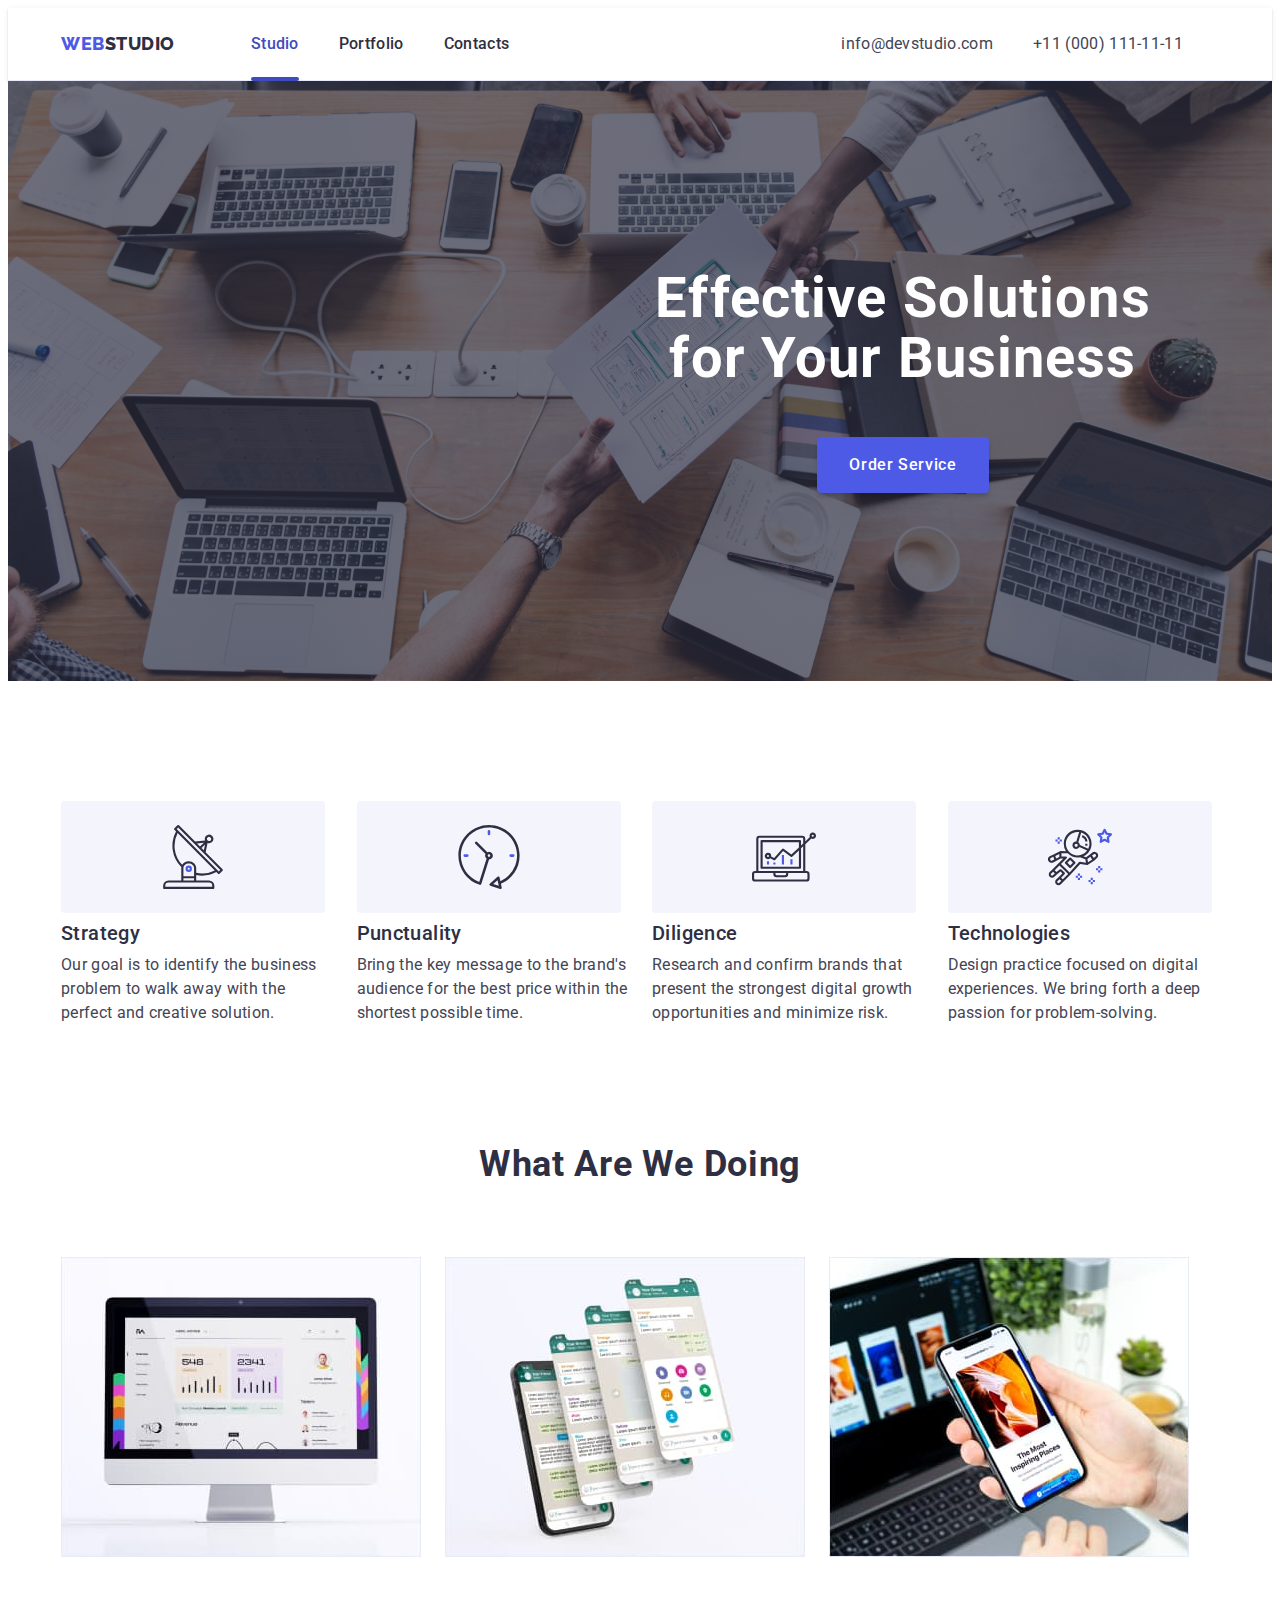
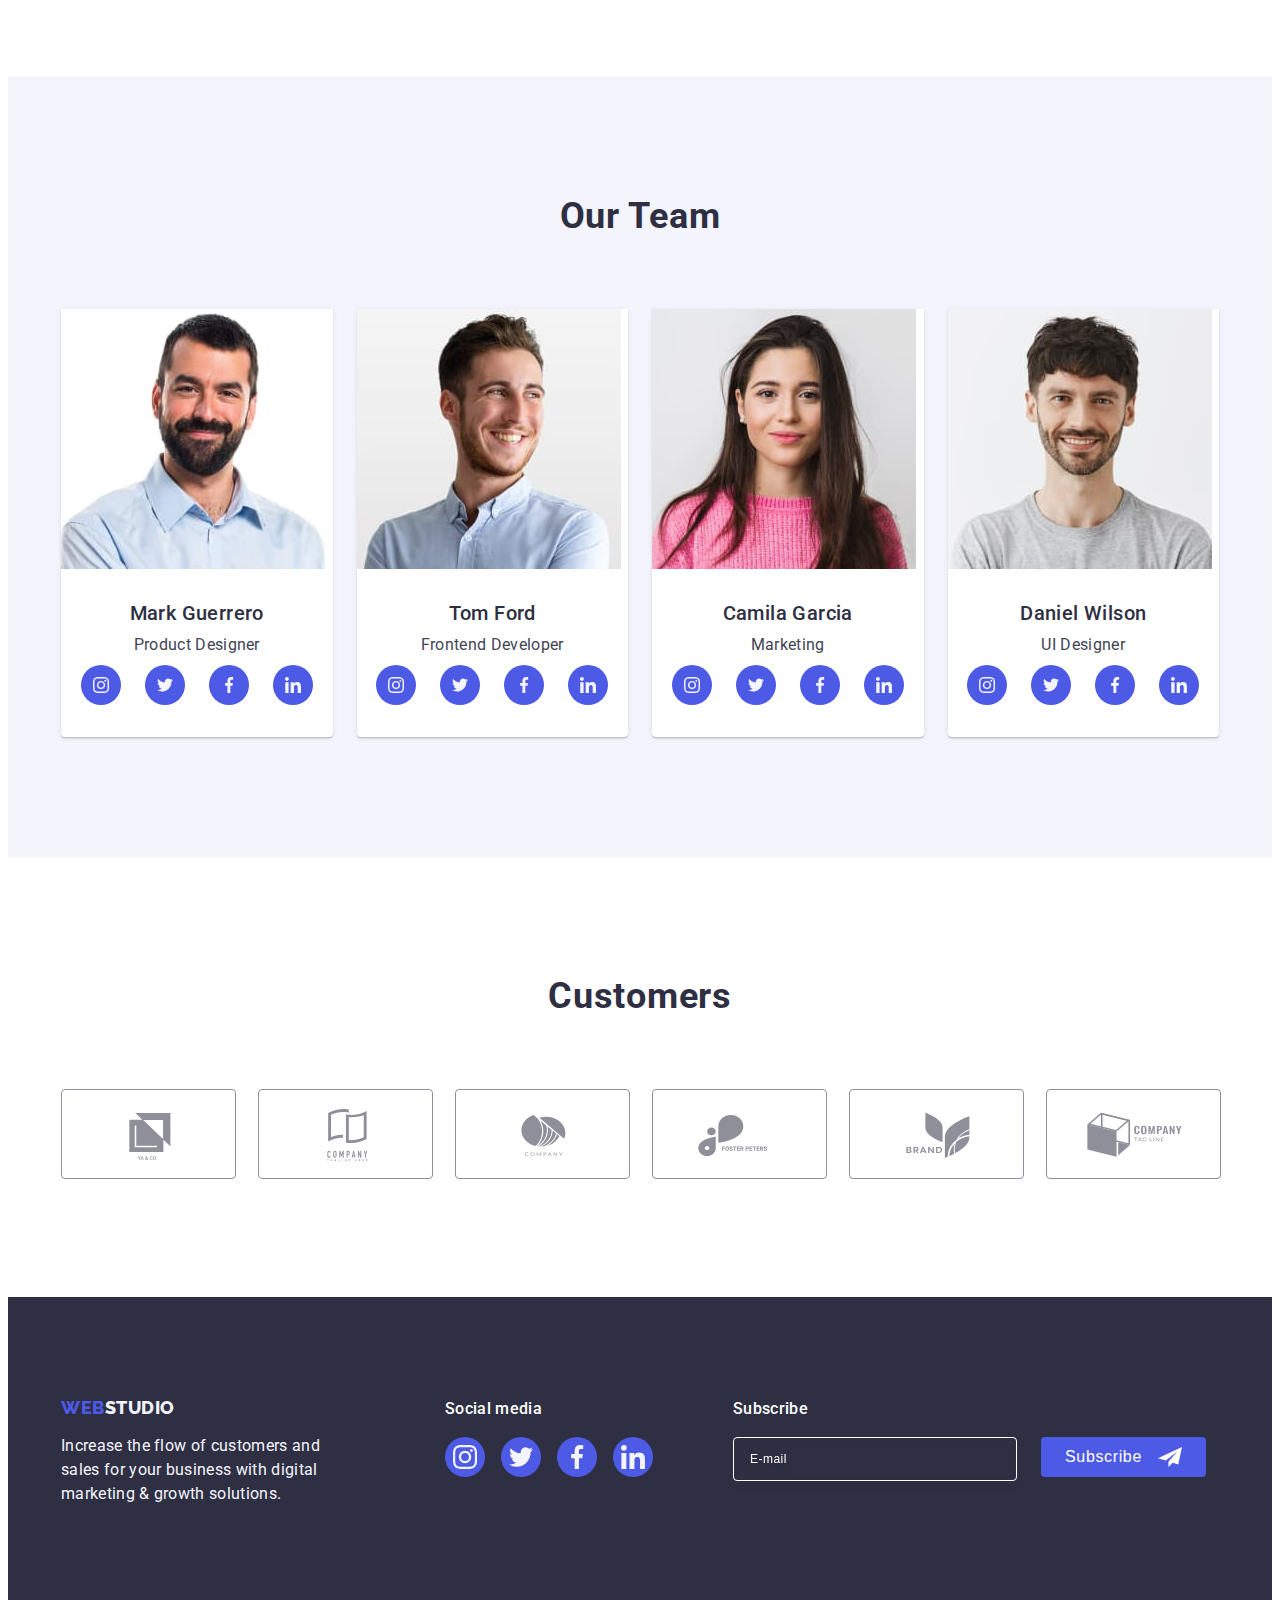
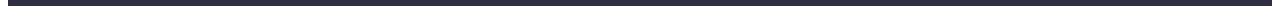
==== index.html @ 9b0cb7f2 "start" ====
<!DOCTYPE html>
<html lang="en">
<head>
    <meta charset="UTF-8">
    <meta http-equiv="X-UA-Compatible" content="IE=edge">
    <meta name="viewport" content="width=device-width, initial-scale=1.0">
    <link rel="preconnect" href="https://fonts.googleapis.com">
    <link rel="preconnect" href="https://fonts.gstatic.com" crossorigin>
    <link href="https://fonts.googleapis.com/css2?family=Raleway:wght@800&family=Roboto:wght@400;500;700&display=swap"
        rel="stylesheet">
    <title>Web Studio</title>
    <link rel="stylesheet" href="https://cdnjs.cloudflare.com/ajax/libs/modern-normalize/2.0.0/modern-normalize.min.css"
        integrity="sha512-4xo8blKMVCiXpTaLzQSLSw3KFOVPWhm/TRtuPVc4WG6kUgjH6J03IBuG7JZPkcWMxJ5huwaBpOpnwYElP/m6wg=="
        crossorigin="anonymous" referrerpolicy="no-referrer" />
    <link rel="stylesheet" href="./css/styles.css">
</head>
<body>
    <header class="header">
        <div class="container header-container">
            <nav class="header-navigation list">
            <a href="./index.html" class="header-logo link">Web<span class="header-logo-sp">Studio</span></a>
            <ul class="main-list list">
                <li class="header-menu-item link"><a class="header-menu link current" href="./index.html">Studio</a></li>
                <li class="header-menu-item link"><a class="header-menu link " href="./portfolio.html">Portfolio</a></li>
                <li class="header-menu-item link"><a class="header-menu link " href="">Contacts</a></li>
            </ul>
            </nav>
            <address class="address">
            <ul class="address-list list">
                <li class="header-address-item link"><a class="header-address link" href="mailto:info@devstudio.com">info@devstudio.com</a></li>
                <li class="header-address-item link"><a class="header-address link" href="tel:+110001111111">+11 (000) 111-11-11</a></li>
            </ul>
            </address>
        </div>
    </header>

    <main>
        <section class="hero">
            <div class="container hero-container">
                <h1 class="hero-title">Effective Solutions for Your Business </h1>
                <button type="button" class="hero-btn" data-modal-open>Order Service</button>
            </div>
        </section>
        <section class="benefits">
            <div class="container">
                <h2 hidden class="visually-hidden">Our advantages</h2>
                <ul class="benefits-list list">
                    <li class="benefits-item">
                        <div class="benefits-item-con">
                            <svg class="benefits-itom-icon" width="64" height="64">
                                <use href="./images/icons.svg#icon-antenna-1"></use>
                            </svg>
                        </div>
                        <h3 class="benefits-subtitle">Strategy</h3>
                        <p class="benefits-item-text">Our goal is to identify the business
                        problem to walk away with the perfect and creative solution.</p>
                    </li>
                    <li class="benefits-item">
                        <div class="benefits-item-con">
                            <svg class="benefits-itom-icon" width="64" height="64">
                                <use href="./images/icons.svg#icon-clock-1"></use>
                            </svg>
                        </div>
                        <h3 class="benefits-subtitle">Punctuality</h3>
                        <p class="benefits-item-text">Bring the key message to the brand's audience for the best price within the shortest possible time.</p>
                    </li>
                    <li class="benefits-item">
                        <div class="benefits-item-con">
                            <svg class="benefits-itom-icon" width="64" height="64">
                                <use href="./images/icons.svg#icon-diagram-1"></use>
                            </svg>
                        </div>
                        <h3 class="benefits-subtitle">Diligence</h3>
                        <p class="benefits-item-text">Research and confirm brands that present the strongest digital growth opportunities and minimize risk.</p>
                    </li>
                    <li class="benefits-item">
                        <div class="benefits-item-con">
                            <svg class="benefits-itom-icon" width="64" height="64">
                                <use href="./images/icons.svg#icon-astronaut-1"></use>
                            </svg>
                        </div>
                        <h3 class="benefits-subtitle">Technologies</h3>
                        <p class="benefits-item-text">Design practice focused on digital experiences. We bring forth a deep passion for problem-solving.</p>
                    </li>
                </ul>
            </div>
        </section>
        <section class="our-activity">
            <div class="container">
                <h2 class="activity">What are we doing</h2>
                <ul class="activity-list list">
                    <li class="activity-item"><img src="./images/img1.jpg" alt="computer screen" width="360" height="300"/></li>
                    <li class="activity-item"><img src="./images/img2.jpg" alt="many smartphone windows" width="360" height="300"/></li>
                    <li class="activity-item"><img src="./images/img3.jpg" alt="smartphone screen" width="360" height="300"/></li>
                </ul>
            </div>
        </section>
        <section class="team">
            <div class="container">
                <h2 class="team-title">Our Team</h2>
                <ul class="team-list list">
                    <li class="team-item">
                        <img src="./images/MarkGuerrero.jpg" alt="Mark Guerrero" width="264" height="260"/>
                            <div class="container-team">
                            <h3 class="team-subtitle">Mark Guerrero</h3>
                            <p class="team-item-text">Product Designer</p>
                            <ul class="soc-icon">
                                <li class="soc-icon-team">
                                    <a class="sending" href="">
                                        <svg class="icons-soc" width="16" height="16">
                                            <use href="./images/icons.svg#icon-instagram"></use>
                                        </svg>
                                    </a>
                                </li>
                                <li class="soc-icon-team">
                                    <a class="sending" href="">
                                        <svg class="icons-soc" width="16" height="16">
                                            <use href="./images/icons.svg#icon-twitter"></use>
                                        </svg>
                                    </a>
                                </li>
                                <li class="soc-icon-team">
                                    <a class="sending" href="">
                                        <svg class="icons-soc" width="16" height="16">
                                            <use href="./images/icons.svg#icon-facebook"></use>
                                        </svg>
                                    </a>
                                </li>
                                <li class="soc-icon-team">
                                    <a class="sending" href="">
                                        <svg class="icons-soc" width="16" height="16">
                                            <use href="./images/icons.svg#icon-linkedin"></use>
                                        </svg>
                                    </a>
                                </li>
                            </ul>
                            </div>
                    </li>
                    <li class="team-item">
                        <img src="./images/TomFord.jpg" alt="Tom Ford" width="264" height="260"/>
                            <div class="container-team">
                                <h3 class="team-subtitle">Tom Ford</h3>
                                <p class="team-item-text">Frontend Developer</p>
                                <ul class="soc-icon">
                                    <li class="soc-icon-team">
                                        <a class="sending" href="">
                                            <svg class="icons-soc" width="16" height="16">
                                                <use href="./images/icons.svg#icon-instagram"></use>
                                            </svg>
                                        </a>
                                    </li>
                                    <li class="soc-icon-team">
                                        <a class="sending" href="">
                                            <svg class="icons-soc" width="16" height="16">
                                                <use href="./images/icons.svg#icon-twitter"></use>
                                            </svg>
                                        </a>
                                    </li>
                                    <li class="soc-icon-team">
                                        <a class="sending" href="">
                                            <svg class="icons-soc" width="16" height="16">
                                                <use href="./images/icons.svg#icon-facebook"></use>
                                            </svg>
                                        </a>
                                    </li>
                                    <li class="soc-icon-team">
                                        <a class="sending" href="">
                                            <svg class="icons-soc" width="16" height="16">
                                                <use href="./images/icons.svg#icon-linkedin"></use>
                                            </svg>
                                        </a>
                                    </li>
                                </ul>
                            </div>
                    </li>
                    <li class="team-item">
                        <img src="./images/CamilaGarcia.jpg" alt="Camila Garcia" width="264" height="260"/>
                            <div class="container-team">
                                <h3 class="team-subtitle">Camila Garcia</h3>
                                <p class="team-item-text">Marketing</p>
                                <ul class="soc-icon">
                                    <li class="soc-icon-team">
                                        <a class="sending" href="">
                                            <svg class="icons-soc" width="16" height="16">
                                                <use href="./images/icons.svg#icon-instagram"></use>
                                            </svg>
                                        </a>
                                    </li>
                                    <li class="soc-icon-team">
                                        <a class="sending" href="">
                                            <svg class="icons-soc" width="16" height="16">
                                                <use href="./images/icons.svg#icon-twitter"></use>
                                            </svg>
                                        </a>
                                    </li>
                                    <li class="soc-icon-team">
                                        <a class="sending" href="">
                                            <svg class="icons-soc" width="16" height="16">
                                                <use href="./images/icons.svg#icon-facebook"></use>
                                            </svg>
                                        </a>
                                    </li>
                                    <li class="soc-icon-team">
                                        <a class="sending" href="">
                                            <svg class="icons-soc" width="16" height="16">
                                                <use href="./images/icons.svg#icon-linkedin"></use>
                                            </svg>
                                        </a>
                                    </li>
                                </ul>
                            </div>
                    </li>
                    <li class="team-item">
                        <img src="./images/DanielWilson.jpg" alt="Daniel Wilson" width="264" height="260"/>
                            <div class="container-team">
                                <h3 class="team-subtitle">Daniel Wilson</h3>
                                <p class="team-item-text">UI Designer</p>
                                <ul class="soc-icon">
                                    <li class="soc-icon-team">
                                        <a class="sending" href="">
                                            <svg class="icons-soc" width="16" height="16">
                                                <use href="./images/icons.svg#icon-instagram"></use>
                                            </svg>
                                        </a>
                                    </li>
                                    <li class="soc-icon-team">
                                        <a class="sending" href="">
                                            <svg class="icons-soc" width="16" height="16">
                                                <use href="./images/icons.svg#icon-twitter"></use>
                                            </svg>
                                        </a>
                                    </li>
                                    <li class="soc-icon-team">
                                        <a class="sending" href="">
                                            <svg class="icons-soc" width="16" height="16">
                                                <use href="./images/icons.svg#icon-facebook"></use>
                                            </svg>
                                        </a>
                                    </li>
                                    <li class="soc-icon-team">
                                        <a class="sending" href="">
                                            <svg class="icons-soc" width="16" height="16">
                                                <use href="./images/icons.svg#icon-linkedin"></use>
                                            </svg>
                                        </a>
                                    </li>
                                </ul>
                            </div>
                    </li>
                </ul>
            </div>
        </section>
        <section class="customers">
            
            <div class="container">
                <h2 class="coustomers-title">Customers</h2>
                <ul class="coustomers-list">
                    <li class="coustomers-item">
                        <a class="companies" href="">
                            <svg class="company" width="104" height="56">
                                <use href="./images/icons.svg#icon-Logo"></use>
                            </svg>
                        </a>
                    </li>
                    <li class="coustomers-item">
                        <a class="companies" href="">
                            <svg class="company" width="104" height="56">
                                <use href="./images/icons.svg#icon-Logo-1"></use>
                            </svg>
                        </a>
                    </li>
                    <li class="coustomers-item">
                        <a class="companies" href="">
                            <svg class="company" width="104" height="56">
                                <use href="./images/icons.svg#icon-Logo-2"></use>
                            </svg>
                        </a>
                    </li>
                    <li class="coustomers-item">
                        <a class="companies" href="">
                            <svg class="company" width="104" height="56">
                                <use href="./images/icons.svg#icon-Logo-3"></use>
                            </svg>
                        </a>
                    </li>
                    <li class="coustomers-item">
                        <a class="companies" href="">
                            <svg class="company" width="104" height="56">
                                <use href="./images/icons.svg#icon-Logo-4"></use>
                            </svg>
                        </a>
                    </li>
                    <li class="coustomers-item">
                        <a class="companies" href="">
                            <svg class="company" width="104" height="56">
                                <use href="./images/icons.svg#icon-Logo-5"></use>
                            </svg>
                        </a>
                    </li>
                </ul>
            </div>

        </section>
    </main>
    <footer class="footer">
        <div class="footer-container container">
            <div class="footer-container-left">
            <a href="./index.html" class="footer-logo link">Web<span class="fotter-logo-sp">Studio</span></a>
            <p class="footer-text">
                Increase the flow of customers and sales for your business with digital marketing & growth solutions.
            </p> 
            </div>           
            <div class="footer-social">
                <p class="footer-main">Social media</p>
            
            <ul class="footer-list">
                <li class="footer-icons">
                    <a class="icons" href="">
                        <svg class="icons-footer" width="24" height="24">
                            <use href="./images/icons.svg#icon-instagram"></use>
                        </svg>
                    </a>
                </li>
                <li class="footer-icons">
                    <a class="icons" href="">
                        <svg class="icons-footer" width="24" height="24">
                            <use href="./images/icons.svg#icon-twitter"></use>
                        </svg>
                    </a>
                </li>
                <li class="footer-icons">
                    <a class="icons" href="">
                        <svg class="icons-footer" width="24" height="24">
                            <use href="./images/icons.svg#icon-facebook"></use>
                        </svg>
                    </a>
                </li>
                <li class="footer-icons">
                    <a class="icons" href="">
                        <svg class="icons-footer" width="24" height="24">
                            <use href="./images/icons.svg#icon-linkedin"></use>
                        </svg>
                    </a>
                </li>
            </ul>
            </div>
            <div class="footer-sub">
                <p class="footer-sub-text">Subscribe</p>
                <form class="footer-sub-form">
                    <label class="footer-sub-label">
                        <input name="sub-input" type="email" class="footer-sub-input" placeholder="E-mail" id="sub-input"/>
                    </label>
                    <button type="submit" class="sub-btn">Subscribe
                        <svg class="btn-svg" width="24" height="24">
                            <use href="./images/icons.svg#icon-subscribe"></use>
                        </svg>
                    </button>
                </form>
            </div>
        </div>
    </footer>
    <div class="backdrop is-hidden" data-modal>
        <div class="modal">
            <button type="button" class="modal-btn" data-modal-close>
                <svg class="button-icon" width="8" height="8">
                    <use href="./images/icons.svg#icon-close-black"></use>
                </svg>
            </button>
            
            
            <p class="modal-title">Leave your contacts and we will call you back</p>
            <form class="modal-form" name="call-back">

                <div class="modal-field">
                    <label class="form-label" for="user-name">Name</label>
                    <div class="input-svg">
                        <input type="text" name="user-name" class="modal-input" id="user-name" >
                        <svg  class="input-icon" width="18" height="24">
                            <use href="./images/icons.svg#icon-person"></use>
                        </svg>
                    </div>
                </div> 

                <div class="modal-field">
                    <label class="form-label" for="user-tel">Phone</label>
                    <div class="input-svg">
                        <input type="tel"  name="user-tel" class="modal-input" id="user-tel"> 
                        <svg class="input-icon"  width="18" height="24">
                            <use href="./images/icons.svg#icon-phone"></use>
                        </svg>
                    </div>
                </div>

                <div class="modal-field">
                <label class="form-label" for="user-email">Email</label>
                    <div class="input-svg">
                        <input type="email" name="user-email" class="modal-input" id="user-email">
                        <svg  class="input-icon" width="18" height="24">
                            <use href="./images/icons.svg#icon-email"></use>
                        </svg>
                    </div>
                </div>

                <div class="modal-textarea-comment">
                    <label class="form-label" for="user-comment">Comment</label>
                    <textarea name="user-comment" placeholder="Text input" class="modal-textarea" id="user-comment"></textarea>
                </div>

                <div class="modal-checkbox">
                    <input type="checkbox" name="user-privacy" id="user-privacy" class="input-check visually-hidden" value="true" >
                    <label for="user-privacy" class="check-text"> 
                        <span class="user-privacy-span">
                            <svg class="check-icon" width="10" height="8">
                                <use href="./images/icons.svg#icon-Vector"></use>
                            </svg>
                        </span>
                        I accept the terms and conditions of the&nbsp;<a href='' class="police">Privacy Policy </a> 
                    </label>
                </div>
                <button type="submit" class="modal-send-btn">Send</button>
            </form>
        </div>
    </div>
    <script src="./js/modal.js"></script>
</body>
</html>
---- css/styles.css ----
:root {
--title-color: #2E2F42;
--main-text-color: #434455;
--second-text-color: #ffffff;
--pressed-state: #404BBF;
--transition: 250ms cubic-bezier(0.4, 0, 0.2, 1);

}
.visually-hidden {
    position: absolute;
    width: 1px;
    height: 1px;
    margin: -1px;
    border: 0;
    padding: 0;

    white-space: nowrap;
    clip-path: inset(100%);
    clip: rect(0 0 0 0);
    overflow: hidden;
}
p,h1,h2,h3,h4,h5,h6 {
    margin-top: 0;
    margin-bottom: 0;
}
body {
    font-family: 'Roboto', sans-serif;
    color: #434455;
    background-color:#FFFFFF;
}
a {
    text-decoration: none;
}
ul {
    list-style-type: none;
    margin-top: 0;
    margin-bottom: 0;
    padding-left: 0;
}
.link{
    text-decoration: none;
}
.list {
    list-style: none;
}
img {
    display: block;
}
.container {
    width: 1158px;
    padding-left: 15px;
    padding-right: 15px;
    margin: 0 auto;
}
.header {
    border-bottom: 1px solid #E7E9FC;
    box-shadow: 0px 2px 1px rgba(46, 47, 66, 0.08), 0px 1px 1px rgba(46, 47, 66, 0.16), 0px 1px 6px rgba(46, 47, 66, 0.08);
}
.header-logo {
    font-family: 'Raleway', sans-serif;
    font-style: normal;
    font-weight: 800;
    font-size: 18px;
    line-height: 1.17;
    letter-spacing: 0.03em;
    color: #4d5ae5;
    text-transform: uppercase;
    margin-right: 76px;
}
.header-logo span {
    color: #2E2F42;
}
.main-list {
    display: flex;
    gap: 40px;
}
.header-container {
    display: flex;
    align-items: center;

}
.header-navigation {
    display: flex;
    align-items: center;
justify-content:space-between;
}
.header-menu-item {
    font-weight: 500;
    font-size: 16px;
    line-height: 1.5;
    letter-spacing: 0.02em;
    color: var(--title-color);
    transition: color 250ms cubic-bezier(0.4, 0, 0.2, 1)
}
.header-menu-item:is(:hover, :focus) {
    color: var(--pressed-state);
 
}
.header-menu {
    display: block;
    color: var(--title-color);
    padding-top: 24px;
    padding-bottom: 24px;
    transition: color 250ms cubic-bezier(0.4, 0, 0.2, 1);

}
.header-menu:is(:hover, :focus) {
    color: var(--pressed-state);
}
.current {
    position: relative;
    color: #404bbf
}
.current::after {
    content: '';
    position: absolute;
    width: 100%;
    height: 4px;
    background-color: #404BBF;
    border-radius: 2px;
    left: 0;
    bottom: -1px;
}
.address {
    font-style: normal;
    margin-left: 332px;
}
.address-list {
    display: flex;
    gap: 40px;

}
.header-address{
    font-weight: 400;
    font-size: 16px;
    line-height: 1.5;
    letter-spacing: 0.02em;
    color: var(--main-text-color);
    font-style: normal;
    transition: color 250ms cubic-bezier(0.4, 0, 0.2, 1);
}
.header-address:is(:hover, :focus){
    color: var(--pressed-state);
}
.header-address-item {
transition: color 250ms cubic-bezier(0.4, 0, 0.2, 1)
}
.hero {
background-image: linear-gradient( rgba(46, 47, 66, 0.7), rgba(46, 47, 66, 0.7)), url(../images/people-office1.jpg);
background-repeat: no-repeat;
background-position: center;
background-size: cover;
text-align: center;
padding: 188px 0;
max-width: 1440px;
margin: 0 auto;
}
.hero-container {
    display: flex;
    flex-direction: column;
    padding: 0 316px;
    max-width: 1440px;
}
.hero-title {
        font-weight: 700;
        font-size: 56px;
        line-height: 1.07;
        letter-spacing: 0.02em;
        color: #FFFFFF;
        text-align: center;
        max-width: 496px ;
        margin-bottom: 48px;
        margin-left: auto;
        margin-right: auto;

}

.hero-btn {
        display: block;
        min-width: 169px;
        height: 56px;
       font-family: inherit;
        font-weight: 500;
        font-size: 16px;
        line-height: 1.5; 
        letter-spacing: 0.04em;
        color: #FFFFFF;
        cursor: pointer;
        text-align: center;
        background-color: #4D5AE5;
        border-radius: 4px;
        border: none;
        padding: 16px 32px;
        align-self: center;
        box-shadow: 0px 4px 4px  rgba(0, 0, 0, 0.15);
        transition: background-color 250ms cubic-bezier(0.4, 0, 0.2, 1);
}
.hero-btn:is(:hover, :focus){
    background-color: #404BBF
}
.advantages {
    visibility: hidden;
}
.benefits {
    padding-top: 120px;
    padding-bottom: 60px;
}
.benefits-list {
    display: flex;
    gap: 24px;
}
.benefits-subtitle {        
        font-weight: 500;
        font-size: 20px;
        line-height: 1.2;
        letter-spacing: 0.02em;
        color: var(--title-color);
        margin-bottom: 8px;
}
.benefits-item {
    width: calc((100% - 72px) /4);
}
.benefits-item-con {
    width: 264px;
    height: 112px;
    background: #F4F4FD;
    border-radius: 4px;
    margin-bottom: 8px;
    background-repeat: no-repeat;
    background-position: center;
    display: flex;
    align-items: center;
    justify-content: center;
}
.benefits-item-text {
        font-size: 16px;
        line-height: 1.5;
        letter-spacing: 0.02em;
        color: var(--main-text-color);
}
.our-activity{
    padding-top: 60px;
    padding-bottom: 120px;
    
}
.activity {
        font-weight: 700;
        font-size: 36px;
        line-height: 1.11;
        letter-spacing: 0.02em;
        color: var(--title-color);
        text-align: center;
        text-transform: capitalize;
        margin-bottom: 72px;
}
.activity-list {
    display: flex;
    gap:24px;
}
.activity.item {
    width: calc((100% - 24px *2) /3);
}
.team {
    background-color: #F4F4FD;
    padding-bottom: 120px;
    padding-top: 120px;
}

.team-title {
        font-weight: 700;
        font-size: 36px;
        line-height: 1.11;
        letter-spacing: 0.02em;
        color: var(--title-color);
        text-align: center;
        text-transform: capitalize;
        margin-bottom: 72px;
}
.team-list {
    display: flex;
    gap: 24px;
}


.team-item { 
       background-color: #FFFFFF;
       width: calc((100% - 24px * 3) / 4);
        border-radius: 0px 0px 4px 4px;
        box-shadow: 0px 1px 6px rgba(46, 47, 66, 0.08),
            0px 1px 1px rgba(46, 47, 66, 0.16),
            0px 2px 1px rgba(46, 47, 66, 0.08);
    }
.container-team {
    padding: 32px 0 32px
}

.team-subtitle {
        font-weight: 500;
        font-size: 20px;
        line-height: 1.2;
        letter-spacing: 0.02em;
        text-align: center;
        color: var(--title-color);
        margin-bottom: 8px;


}

.team-item-text {
        font-size: 16px;
        line-height: 1.5;
        letter-spacing: 0.02em;
        text-align: center;
        color: var(--main-text-color);
        padding-bottom: 8px;
}
.soc-icon {
    justify-content: center;
    gap: 24px;
    display: flex;
}


.sending {
    width: 100%;
    height: 100%;
    background-color: #4D5AE5;
    width: 40px;
    height: 40px;
    border-radius: 50%;
    display: flex;
    align-items: center; justify-content: center;    
    transition: background-color 250ms cubic-bezier(0.4, 0, 0.2, 1), border-color 250ms cubic-bezier(0.4, 0, 0.2, 1), color 250ms cubic-bezier(0.4, 0, 0.2, 1);
}
.sending:hover {
background-color: #404bbf;
border-color: #404bbf;
color: #404bbf;
}
.sending:focus {
    background-color: #404bbf;
    border-color: #404bbf;
    color: #404bbf;
}

.icons-soc {
    fill:#F4F4FD;
}
.customers {
    padding-top: 120px;
    padding-bottom: 120px;
}
.coustomers-title {
    font-weight: 700;
    font-size: 36px;
    line-height: 111%;
    text-align: center;
    letter-spacing: 0.02em;
    color: #2E2F42;
    margin-bottom: 72px

}
.coustomers-list {
    display: flex;
    gap: 24px;
    justify-content: center;
    align-items: center;
}
.coustomers-item {
    width: calc((100% - 120px) / 6);
    height: 88px;
    border-radius: 4px;
    transition: color 250ms linear;
    transition-timing-function: (0.4, 0, 0.2, 1);
    transition: border-color 250ms cubic-bezier(0.4, 0, 0.2, 1),
        color 250ms cubic-bezier(0.4, 0, 0.2, 1);
}

.companies {
    width: 100%;
    height: 100%;
    display: flex;
    align-items: center;
    justify-content: center;
    border: 1px solid #8e8f99;
    border-radius: 4px;
    color:#8e8f99;
    transition: border-color 250ms cubic-bezier(0.4, 0, 0.2, 1),
        color 250ms cubic-bezier(0.4, 0, 0.2, 1);
}
.companies:is(:hover, :focus) {
    border-color: #404bbf;
    color: #404bbf;

}
.company {
    fill: currentColor;
}
.footer{
        background-color: #2E2F42;
        padding-top: 100px;
        padding-bottom: 100px;
}
.footer-logo {
    font-family: 'Raleway', sans-serif;
    font-style: normal;
    font-weight: 800;
    font-size: 18px;
    line-height: 1.17;
    letter-spacing: 0.03em;
    color: #4D5AE5;
    text-transform: uppercase;
    display: inline-block;
    margin-bottom: 16px;
}
.footer-logo span{
    color: #F4F4FD;
}
.footer-text {
        font-size: 16px;
        line-height: 1.5;
        letter-spacing: 0.02em;
        color: #F4F4FD;
        max-width: 264px;
}
.footer-container {
    display: flex;
    align-items: baseline;
}
.footer-container-left {
    margin-right: 120px;
}
.footer-main{
    font-weight: 500;
    font-size: 16px;
    line-height: 150%;
    letter-spacing: 0.02em;
    color: #FFFFFF;
    margin-bottom: 16px;
}
.footer-list {
    display: flex;
    gap: 16px;

}
.footer-icons {
    width: 40px;
    height: 40px;
}
.footer-sub {
    margin-left: 80px;
}

.footer-sub-text {
    font-weight: 500;
    font-size: 16px;
    line-height: 1.5;
    letter-spacing: 0.02em;
    color: #FFFFFF;
    margin-bottom: 16px;
}

.footer-sub-form {
    display: flex;
    gap: 24px;
}



.footer-sub-input {
    width: 264px;
    height: 40px;
    border: 1px solid #FFFFFF;
    filter: drop-shadow(0px 4px 4px rgba(0, 0, 0, 0.15));
    border-radius: 4px;
    border: 1px solid #FFFFFF;
    background-color: transparent;
    font-weight: 400;
    font-size: 12px;
    display: flex;
    align-items: center;
    letter-spacing: 0.04em;
    color: #FFFFFF;
    padding-left: 16px;
    line-height: 1.5;
}
.footer-sub-input::placeholder {
    color: #FFFFFF;
}


.sub-btn {
    font-weight: 500;
    font-size: 16px;
    line-height: 1.5;
    display: flex;
    align-items: center;
    text-align: center;
    letter-spacing: 0.04em;
    color: #FFFFFF;
    min-width: 165px;
    height: 40px;
    align-items:center;
    justify-content: center;
    cursor: pointer;
    background-color: #4D5AE5;
    border-radius: 4px;
    border: none;
    transition: background-color 250ms cubic-bezier(0.4, 0, 0.2, 1), 
        border 250ms cubic-bezier(0.4, 0, 0.2, 1);
}
.sub-btn:is(:hover, :focus) {
    background-color: #404bbf;
    border: none;
}
.btn-svg {
    margin-left: 16px;
    fill: #FFFFFF;
}
.icons {
    width: 100%;
    height: 100%;
    background-color: #4d5ae5;
    border-radius: 50%;
    display: flex;
    align-items: center;
    justify-content: center;
    transition: background-color 250ms cubic-bezier(0.4, 0, 0.2, 1);
}
.icons:is(:hover, :focus) {
    background-color: #31d0aa;
}
.icons-footer {
    fill:#f4f4fd;
}
.categories {
    padding-top: 96px;
    padding-bottom: 120px;
}
.categories-list {
    display: flex;
    gap: 24px;
    justify-content: center;
    margin-bottom: 72px;
}
.categories-btn { 
        font-family: 'Roboto', sans-serif;
        font-style: normal;
        font-weight: 500;
        font-size: 16px;
        line-height: 1.5;
        letter-spacing: 0.04em;
        color: #4D5AE5;
        cursor: pointer;
        background-color: #F4F4FD;
        border: 1px solid #E7E9FC;
        border-radius: 4px;
        padding: 12px 24px;
        transition: color 250ms cubic-bezier(0.4, 0, 0.2, 1),
            background-color 250ms cubic-bezier(0.4, 0, 0.2, 1),
            border-color 250ms cubic-bezier(0.4, 0, 0.2, 1),
            box-shadow 250ms cubic-bezier(0.4, 0, 0.2, 1);
        
    }
.categories-btn:is(:hover, :focus){
    border: 1px solid transparent;
}


.categories-btn:is(:hover, :focus) {
    color: #FFFFFF;
    background-color:#404BBF;
    box-shadow: 0px 3px 1px rgba(0, 0, 0, 0.1), 0px 2px 1px rgba(0, 0, 0, 0.08), 0px 2px 2px rgba(0, 0, 0, 0.12);
}
.cateries-photo {
    display: flex;
    flex-wrap: wrap;
    gap: 24px;
    row-gap: 48px;
}
.categoties-link {
    width: calc((100% - 24px * 2) / 3);

}
.categoties-link:hover .product-cover-block {
    transform: translate(0);
}
.container-product {
    padding: 32px 16px;
    border: 1px solid #e7e9fc;
    border-top: none;
}

 

.product-subtitle {
        font-weight: 500;
        font-size: 20px;
        line-height: 1.2;
        letter-spacing: 0.02em;
        color: var(--title-color);
        margin-bottom: 8px
}
.product {
    display: block;
    transition: box-shadow 250ms cubic-bezier(0.4, 0, 0.2, 1);

}
.product:is(:hover, :focus) {
    box-shadow:0px 1px 6px rgba(46, 47, 66, 0.08), 0px 1px 1px rgba(46, 47, 66, 0.16), 0px 2px 1px rgba(46, 47, 66, 0.08);
   
}
.product:hover .product-cover-title,
.product:focus .product-cover-title {
    transform: translateY(0);
}
.product-text {
        font-weight: 400;
        font-size: 16px;
        line-height: 1.5;
        letter-spacing: 0.02em;
        color: var(--main-text-color);


}
.product-text:is(:hover, :focus) {
    transform: translateY(0%);

}
.product-cover-title {
    position: absolute;
    font-weight: 400;
        font-size: 16px;
        line-height: 150%;
        letter-spacing: 0.02em;
        color: #F4F4FD;
        top: 0;
        height: 100%;
        width: 100%;
        transform: translateY(100%);
        transition: transform 250ms cubic-bezier(0.4, 0, 0.2, 1);
        padding: 40px 32px;
        background-color: #4d5ae5;
        overflow: auto;

}

.product-cover-block {
    position: absolute;
    background-color: #4D5AE5;
    top: 0;
    left: 0;
    padding: 40px 32px 164px 32px;
    transform: translateY(100%);
    transition: transform 250ms linear;
    transition-timing-function: (0.4, 0, 0.2, 1);
}
.product-cover-div {
     position: relative;
     overflow: hidden;
}

.backdrop {
    position: fixed;
    top: 0;
    z-index: 2;
    width: 100%;
    height: 100%;
    background-color: #2E2F4266;
    transition: opacity 250ms cubic-bezier(0.4, 0, 0.2, 1), visibility 250ms cubic-bezier(0.4, 0, 0.2, 1);
}
.backdrop.is-hidden .modal {
    transform: translate(-50%, -50%) scale(0);
}
.modal { 
    position: absolute;
    top: 50%;
    left: 50%;
    transform: translate(-50%, -50%) scale(1);
    transition: transform 250ms cubic-bezier(0.4, 0, 0.2, 1);
    width: 408px;
    min-height: 584px;
    background-color: #FCFCFC;
    border-radius: 4px;
    box-shadow:  0px 1px 1px rgba(0, 0, 0, 0.14), 0px 1px 3px rgba(0, 0, 0, 0.12), 0px 2px 1px rgba(0, 0, 0, 0.2);
    padding-top: 72px;
    padding-left: 24px;
    padding-right: 24px;
    padding-bottom: 24px;
}
.modal-btn {
    background-color: #E7E9FC;
    border: 1px solid rgba(0, 0, 0, 0.1);
    border-radius: 50%;
    position: absolute;
    top: 24px;
    right: 24px;
    width: 24px;
    height: 24px;
    display: flex;
    align-items: center;
    justify-content: center;
    padding: 0;
    cursor: pointer;
    transition: background-color 250ms cubic-bezier(0.4, 0, 0.2, 1), border 250ms cubic-bezier(0.4, 0, 0.2, 1);
    color:#2E2F42;
}
.modal-btn:is(:hover,:focus) {
    background-color: #404bbf;
    border: none;
    fill: #ffffff;
}
.button-icon {
    transition: fill 250ms cubic-bezier(0.4, 0, 0.2, 1);
}
.is-hidden {
    visibility: hidden;
    opacity: 0;
    pointer-events: none;
}
.modal-title {
    font-family: 'Roboto';
    font-style: normal;
    font-weight: 500;
    font-size: 16px;
    line-height: 150%;
    text-align: center;
    letter-spacing: 0.02em;
    color: #2E2F42;
    max-width: 360px;
    margin-bottom: 16px;
}

.modal-field {
        margin-bottom: 8px;
}
.modal-input {
    width: 100%;
    height: 40px;
    background-color: transparent;
    outline: transparent;
    border: 1px solid rgba(46, 47, 66, 0.4);
    border-radius: 4px;
    padding-left: 38px;
    padding-right: 24px;
    display: block;
    transition: border-color 250ms cubic-bezier(0.4, 0, 0.2, 1);
}
.modal-input:focus {
    border-color: #4D5AE5;
}
.modal-input:focus +.input-icon{
    fill: #4D5AE5;
}
.form-label {
    font-weight: 400;
    font-size: 12px;
    line-height: 1.17;
    letter-spacing: 0.04em;
    margin-bottom: 4px;
    color:#8e8f99;
    display: block;
}

.input-svg {
    position: relative;
}

.input-icon {
    position: absolute;
    left: 16px;
    top: 50%;
    transform: translateY(-50%);
    fill: #2E2F42;
    transition: fill 250ms cubic-bezier(0.4, 0, 0.2, 1);
}
.modal-textarea-comment {
    margin-bottom: 16px;
}
.modal-textarea {
    width: 100%;
    height: 120px;
    background-color: transparent;
    outline: transparent;
    border: 1px solid rgba(46, 47, 66, 0.4);
    border-radius: 4px;
    padding: 8px 16px;
    display: block;
    resize: none;
        font-size: 12px;
        line-height: 1.17;
        letter-spacing: 0.04em;
        color: rgba(46, 47, 66, 0.4);
        margin-bottom: 4px; 
    transition: border-color 250ms cubic-bezier(0.4, 0, 0.2, 1);
}
.modal-textarea::placeholder {
    font-size: 12px;
    line-height: 1.17;
    letter-spacing: 0.04em;
    color: rgba(46, 47, 66, 0.4);
}
.modal-textarea:focus {
    border-color: #4D5AE5;
}
.modal-checkbox {
    margin-bottom: 24px;

}
.check-text {
    font-size: 12px;
    line-height: 1.17;
    letter-spacing: 0.04em;
    color: #8E8F99;
    align-items: center;
    padding-bottom: 24px;
    align-items: center;
}

.user-privacy-span {
    width: 16px;
    height: 16px;
    border: 1px solid rgba(46, 47, 66, 0.4);
    border-radius: 2px;
    margin-right: 12px;
    align-items: center;
    justify-content: center;
    fill: transparent;
    transition: background-color 250ms cubic-bezier(0.4, 0, 0.2, 1), border 250ms cubic-bezier(0.4, 0, 0.2, 1), fill 250ms cubic-bezier(0.4, 0, 0.2, 1);
    display: inline-flex;
}

.police {
    font-size: 12px;
    line-height: 1.33;
    letter-spacing: 0.04em;
    text-decoration-line: underline;
    color: #4D5AE5;
}


.input-check:checked + .check-text span {
    background-color: #404BBF;
    fill: #F4F4FD;
    border: none;
}

.modal-send-btn {
    font-weight: 500;
    font-size: 16px;
    line-height: 1.5;
    display: block;
    align-items: center;
    text-align: center;
    letter-spacing: 0.04em;
    color: #FFFFFF;
    padding: 16px 32px;
    margin: 0 auto;
    border-radius: 4px;
    border: none;
    background: #4D5AE5;
    box-shadow: 0px 4px 4px rgba(0, 0, 0, 0.15);
    cursor: pointer;
    transition: background-color 250ms cubic-bezier(0.4, 0, 0.2, 1);
    min-width: 169px
}

.modal-send-btn:is(:hover, :focus) {
   background-color: #404BBF;
}
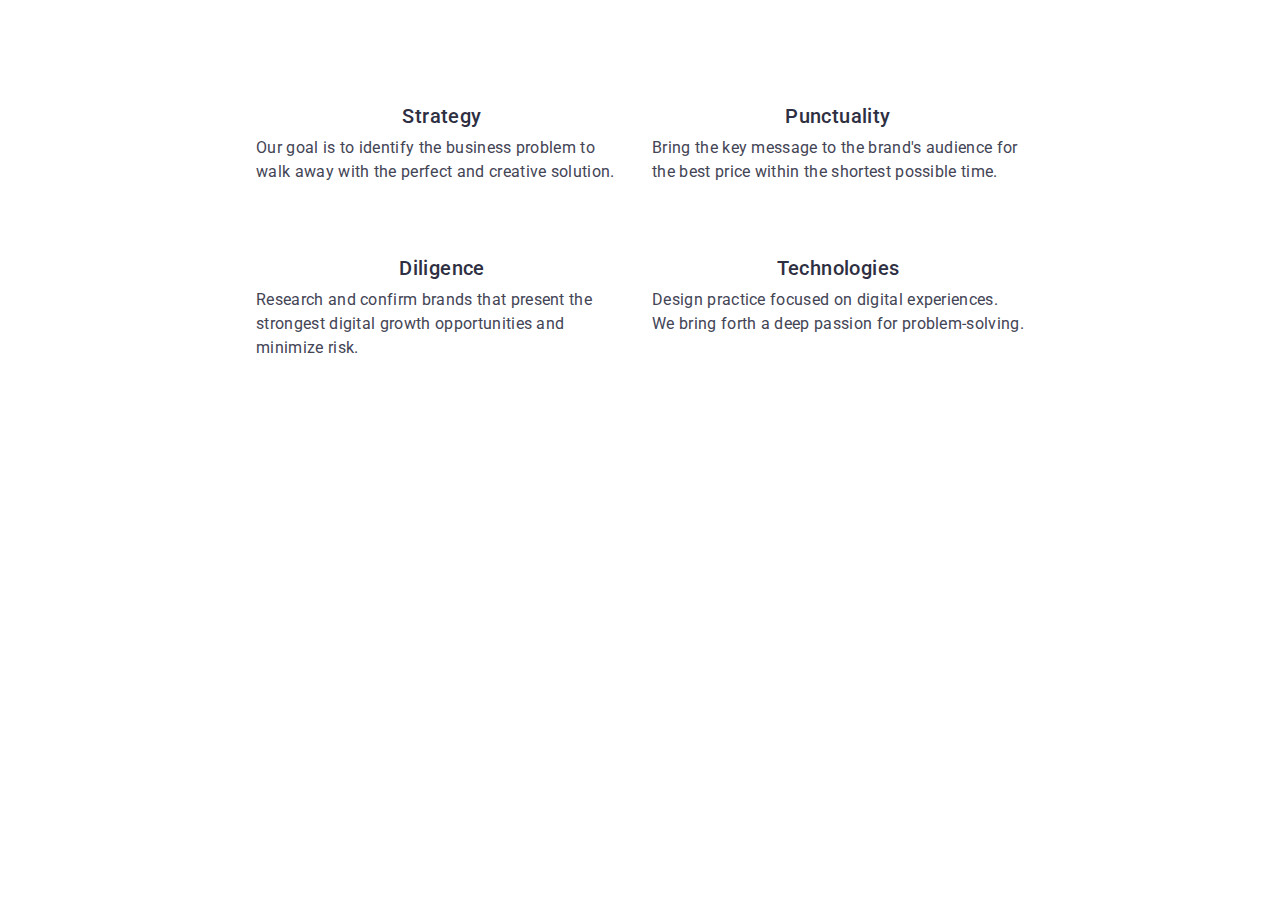
==== commit d40af846: "1" ====
--- a/index.html
+++ b/index.html
@@ -15,7 +15,7 @@
     <link rel="stylesheet" href="./css/styles.css">
 </head>
 <body>
-    <header class="header">
+    <!-- <header class="header">
         <div class="container header-container">
             <nav class="header-navigation list">
             <a href="./index.html" class="header-logo link">Web<span class="header-logo-sp">Studio</span></a>
@@ -32,15 +32,15 @@
             </ul>
             </address>
         </div>
-    </header>
+    </header> -->
 
     <main>
-        <section class="hero">
+        <!-- <section class="hero">
             <div class="container hero-container">
                 <h1 class="hero-title">Effective Solutions for Your Business </h1>
                 <button type="button" class="hero-btn" data-modal-open>Order Service</button>
             </div>
-        </section>
+        </section> -->
         <section class="benefits">
             <div class="container">
                 <h2 hidden class="visually-hidden">Our advantages</h2>
@@ -85,7 +85,7 @@
                 </ul>
             </div>
         </section>
-        <section class="our-activity">
+        <!-- <section class="our-activity">
             <div class="container">
                 <h2 class="activity">What are we doing</h2>
                 <ul class="activity-list list">
@@ -94,8 +94,8 @@
                     <li class="activity-item"><img src="./images/img3.jpg" alt="smartphone screen" width="360" height="300"/></li>
                 </ul>
             </div>
-        </section>
-        <section class="team">
+        </section> -->
+        <!-- <section class="team">
             <div class="container">
                 <h2 class="team-title">Our Team</h2>
                 <ul class="team-list list">
@@ -249,8 +249,8 @@
                     </li>
                 </ul>
             </div>
-        </section>
-        <section class="customers">
+        </section> -->
+        <!-- <section class="customers">
             
             <div class="container">
                 <h2 class="coustomers-title">Customers</h2>
@@ -301,8 +301,8 @@
             </div>
 
         </section>
-    </main>
-    <footer class="footer">
+    </main> -->
+    <!-- <footer class="footer">
         <div class="footer-container container">
             <div class="footer-container-left">
             <a href="./index.html" class="footer-logo link">Web<span class="fotter-logo-sp">Studio</span></a>
@@ -358,7 +358,7 @@
                 </form>
             </div>
         </div>
-    </footer>
+    </footer> -->
     <div class="backdrop is-hidden" data-modal>
         <div class="modal">
             <button type="button" class="modal-btn" data-modal-close>
--- a/css/styles.css
+++ b/css/styles.css
@@ -47,7 +47,8 @@
     display: block;
 }
 .container {
-    width: 1158px;
+    /* width: 1158px; */
+    width: 100%;
     padding-left: 15px;
     padding-right: 15px;
     margin: 0 auto;
@@ -202,12 +203,13 @@
     visibility: hidden;
 }
 .benefits {
-    padding-top: 120px;
-    padding-bottom: 60px;
+    padding-top: 96px;
+    padding-bottom: 96px;
 }
 .benefits-list {
     display: flex;
-    gap: 24px;
+    gap: 72px;
+    flex-wrap: wrap;
 }
 .benefits-subtitle {        
         font-weight: 500;
@@ -218,7 +220,8 @@
         margin-bottom: 8px;
 }
 .benefits-item {
-    width: calc((100% - 72px) /4);
+    width: 100%;
+    
 }
 .benefits-item-con {
     width: 264px;
@@ -231,6 +234,7 @@
     display: flex;
     align-items: center;
     justify-content: center;
+    display: none;
 }
 .benefits-item-text {
         font-size: 16px;
@@ -867,4 +871,59 @@
 
 .modal-send-btn:is(:hover, :focus) {
    background-color: #404BBF;
+}
+
+@media screen and (min-width: 428px) {
+    .container {
+        max-width: 428px;
+    }
+        .benefits-item {
+            max-width: 396px;
+        }
+        .benefits-subtitle {
+            text-align: center;
+        }
+}
+
+@media screen and (min-width: 768px) {
+    .container {
+        max-width: 768px;
+    }
+    .benefits {
+        padding-top: 96px;
+        padding-bottom: 96px;
+    }
+    .benefits-list {
+        gap: 72px 24px;
+    }
+    .benefits-item {
+        max-width: unset;
+        width: calc((100% - 24px) / 2);
+    }
+}
+
+@media screen and (min-width: 1440px) {
+    .container {
+        max-width: 1440px;
+    }
+    .benefits-list {
+        gap: 24px;
+    }
+    .benefits-item {
+        max-width: unset;
+        width: calc((100% - 72px) / 4);
+    }
+        .benefits-item-con {
+            width: 264px;
+            height: 112px;
+            background-color: #F4F4FD;
+            border-radius: 4px;
+            margin-bottom: 8px;
+            background-repeat: no-repeat;
+            background-position: center;
+            display: flex;
+            align-items: center;
+            justify-content: center;
+        }
+    
 }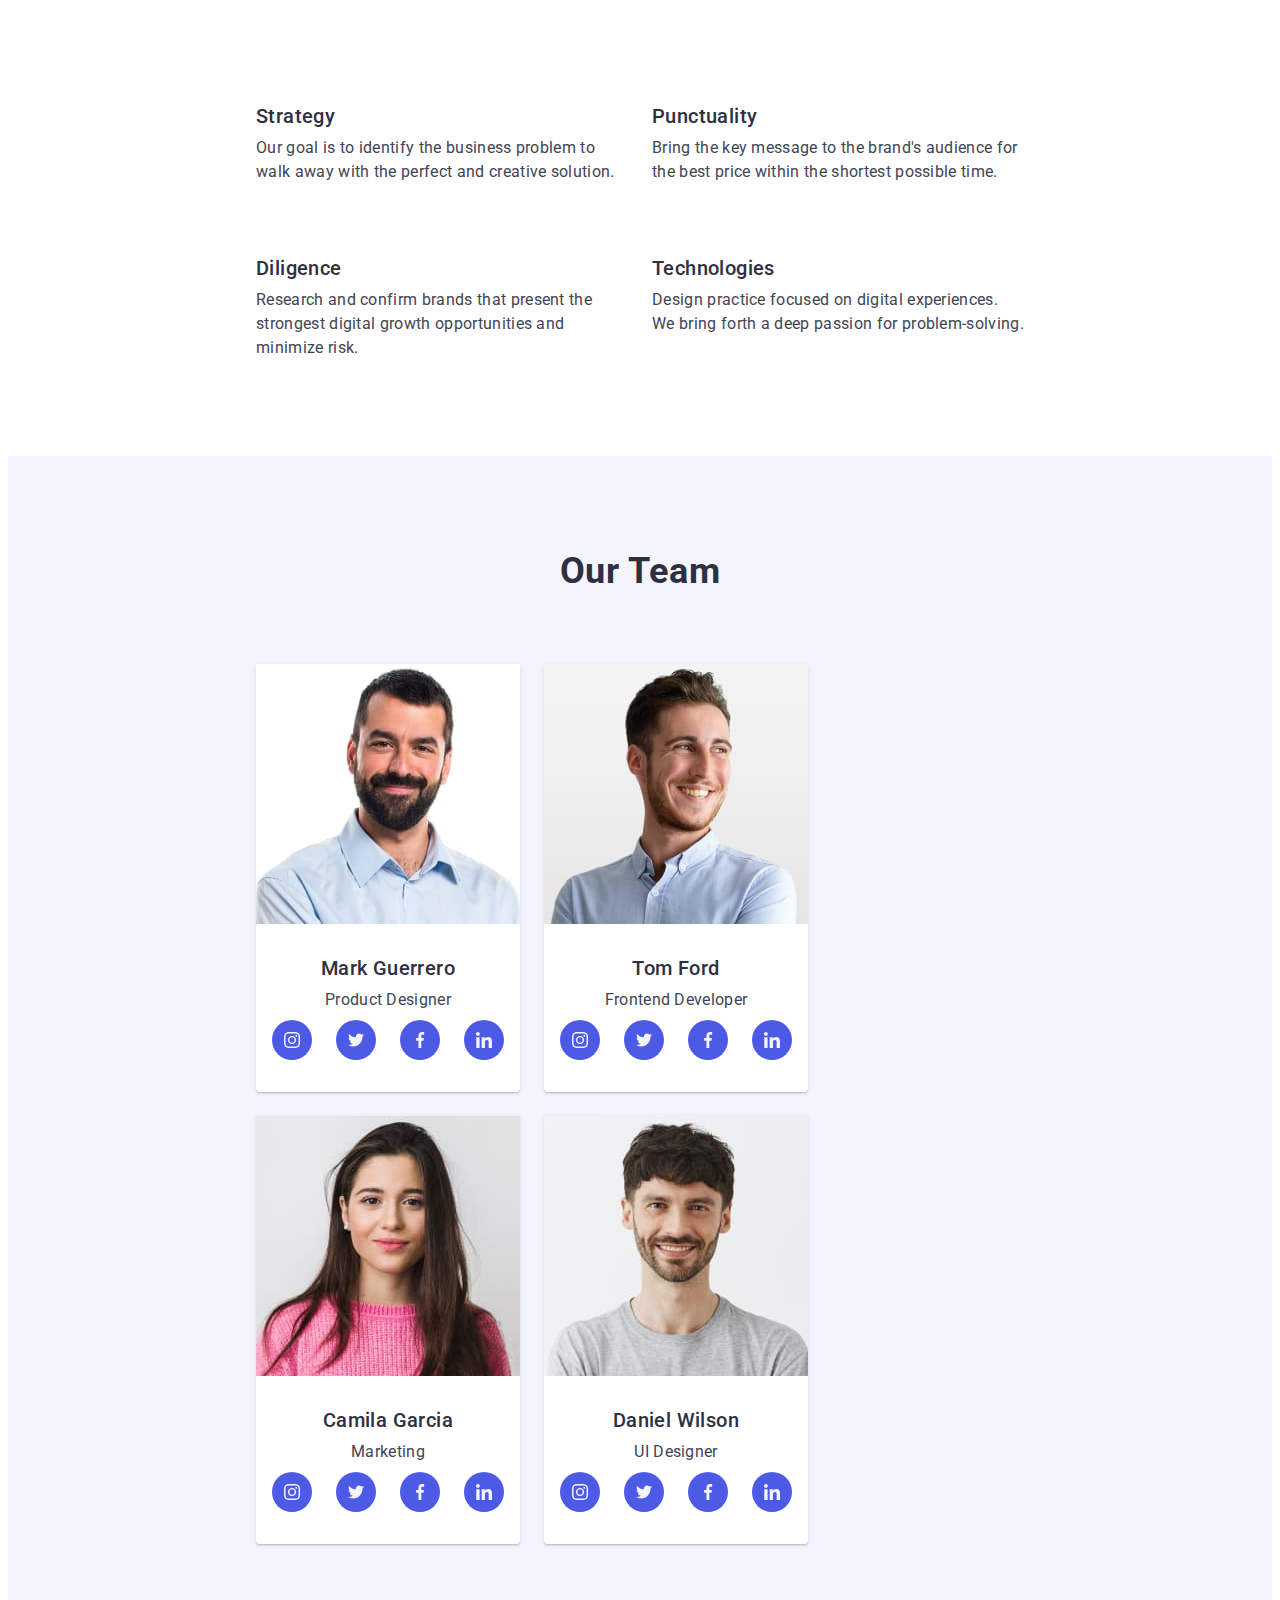
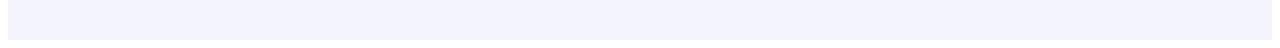
==== commit d38e13fe: "our team" ====
--- a/index.html
+++ b/index.html
@@ -13,6 +13,7 @@
         integrity="sha512-4xo8blKMVCiXpTaLzQSLSw3KFOVPWhm/TRtuPVc4WG6kUgjH6J03IBuG7JZPkcWMxJ5huwaBpOpnwYElP/m6wg=="
         crossorigin="anonymous" referrerpolicy="no-referrer" />
     <link rel="stylesheet" href="./css/styles.css">
+    <link rel="stylesheet" href="./css/media.css">
 </head>
 <body>
     <!-- <header class="header">
@@ -85,7 +86,7 @@
                 </ul>
             </div>
         </section>
-        <!-- <section class="our-activity">
+        <section class="our-activity">
             <div class="container">
                 <h2 class="activity">What are we doing</h2>
                 <ul class="activity-list list">
@@ -94,8 +95,8 @@
                     <li class="activity-item"><img src="./images/img3.jpg" alt="smartphone screen" width="360" height="300"/></li>
                 </ul>
             </div>
-        </section> -->
-        <!-- <section class="team">
+        </section>
+        <section class="team">
             <div class="container">
                 <h2 class="team-title">Our Team</h2>
                 <ul class="team-list list">
@@ -249,7 +250,7 @@
                     </li>
                 </ul>
             </div>
-        </section> -->
+        </section>
         <!-- <section class="customers">
             
             <div class="container">
--- a/css/styles.css
+++ b/css/styles.css
@@ -218,6 +218,7 @@
         letter-spacing: 0.02em;
         color: var(--title-color);
         margin-bottom: 8px;
+        text-align: left;
 }
 .benefits-item {
     width: 100%;
@@ -245,6 +246,7 @@
 .our-activity{
     padding-top: 60px;
     padding-bottom: 120px;
+    display: none;
     
 }
 .activity {
@@ -266,8 +268,10 @@
 }
 .team {
     background-color: #F4F4FD;
-    padding-bottom: 120px;
-    padding-top: 120px;
+    /* padding-bottom: 120px;
+    padding-top: 120px; */
+    padding-top: 96px;
+    padding-bottom: 96px;
 }
 
 .team-title {
@@ -282,18 +286,26 @@
 }
 .team-list {
     display: flex;
-    gap: 24px;
+    flex-wrap: wrap;
+    gap: 72px;
 }
 
 
 .team-item { 
        background-color: #FFFFFF;
-       width: calc((100% - 24px * 3) / 4);
+       /* width: calc((100% - 24px * 3) / 4); */
+       max-width: 264px;
         border-radius: 0px 0px 4px 4px;
         box-shadow: 0px 1px 6px rgba(46, 47, 66, 0.08),
             0px 1px 1px rgba(46, 47, 66, 0.16),
             0px 2px 1px rgba(46, 47, 66, 0.08);
+ 
     }
+.team-item img {
+    margin: 0 auto;
+    width: 100%;
+}
+
 .container-team {
     padding: 32px 0 32px
 }
@@ -872,58 +884,3 @@
 .modal-send-btn:is(:hover, :focus) {
    background-color: #404BBF;
 }
-
-@media screen and (min-width: 428px) {
-    .container {
-        max-width: 428px;
-    }
-        .benefits-item {
-            max-width: 396px;
-        }
-        .benefits-subtitle {
-            text-align: center;
-        }
-}
-
-@media screen and (min-width: 768px) {
-    .container {
-        max-width: 768px;
-    }
-    .benefits {
-        padding-top: 96px;
-        padding-bottom: 96px;
-    }
-    .benefits-list {
-        gap: 72px 24px;
-    }
-    .benefits-item {
-        max-width: unset;
-        width: calc((100% - 24px) / 2);
-    }
-}
-
-@media screen and (min-width: 1440px) {
-    .container {
-        max-width: 1440px;
-    }
-    .benefits-list {
-        gap: 24px;
-    }
-    .benefits-item {
-        max-width: unset;
-        width: calc((100% - 72px) / 4);
-    }
-        .benefits-item-con {
-            width: 264px;
-            height: 112px;
-            background-color: #F4F4FD;
-            border-radius: 4px;
-            margin-bottom: 8px;
-            background-repeat: no-repeat;
-            background-position: center;
-            display: flex;
-            align-items: center;
-            justify-content: center;
-        }
-    
-}--- a/css/media.css
+++ b/css/media.css
@@ -0,0 +1,84 @@
+/* ------------MOBILE------------- */
+
+@media screen and (min-width: 428px) {
+    .container {
+        max-width: 428px;
+    }
+
+    .benefits-item {
+        max-width: 396px;
+    }
+
+    .benefits-subtitle {
+        text-align: center;
+    }
+}
+
+
+/* -----------------TABLET--------------- */
+
+@media screen and (min-width: 768px) {
+    .container {
+        max-width: 768px;
+    }
+
+    .benefits {
+        padding-top: 96px;
+        padding-bottom: 96px;
+    }
+
+    .benefits-list {
+        gap: 72px 24px;
+    }
+
+    .benefits-item {
+        max-width: unset;
+        width: calc((100% - 24px) / 2);
+    }
+
+    .benefits-subtitle {
+        text-align: left;
+    }
+    .team-list {
+        gap: 24px;
+    }
+    .team-item {
+        width: calc((100% - 24px) / 2);
+    }
+}
+
+
+
+/* ------------------DESKTOP--------------- */
+
+@media screen and (min-width: 1440px) {
+    .container {
+        max-width: 1158px;
+    }
+
+    .benefits-list {
+        gap: 24px;
+    }
+
+    .benefits-item {
+        max-width: unset;
+        width: calc((100% - 72px) / 4);
+    }
+
+    .benefits-item-con {
+        width: 264px;
+        height: 112px;
+        background-color: #F4F4FD;
+        border-radius: 4px;
+        margin-bottom: 8px;
+        background-repeat: no-repeat;
+        background-position: center;
+        display: flex;
+        align-items: center;
+        justify-content: center;
+    }
+
+    .benefits-subtitle {
+        text-align: left;
+    }
+}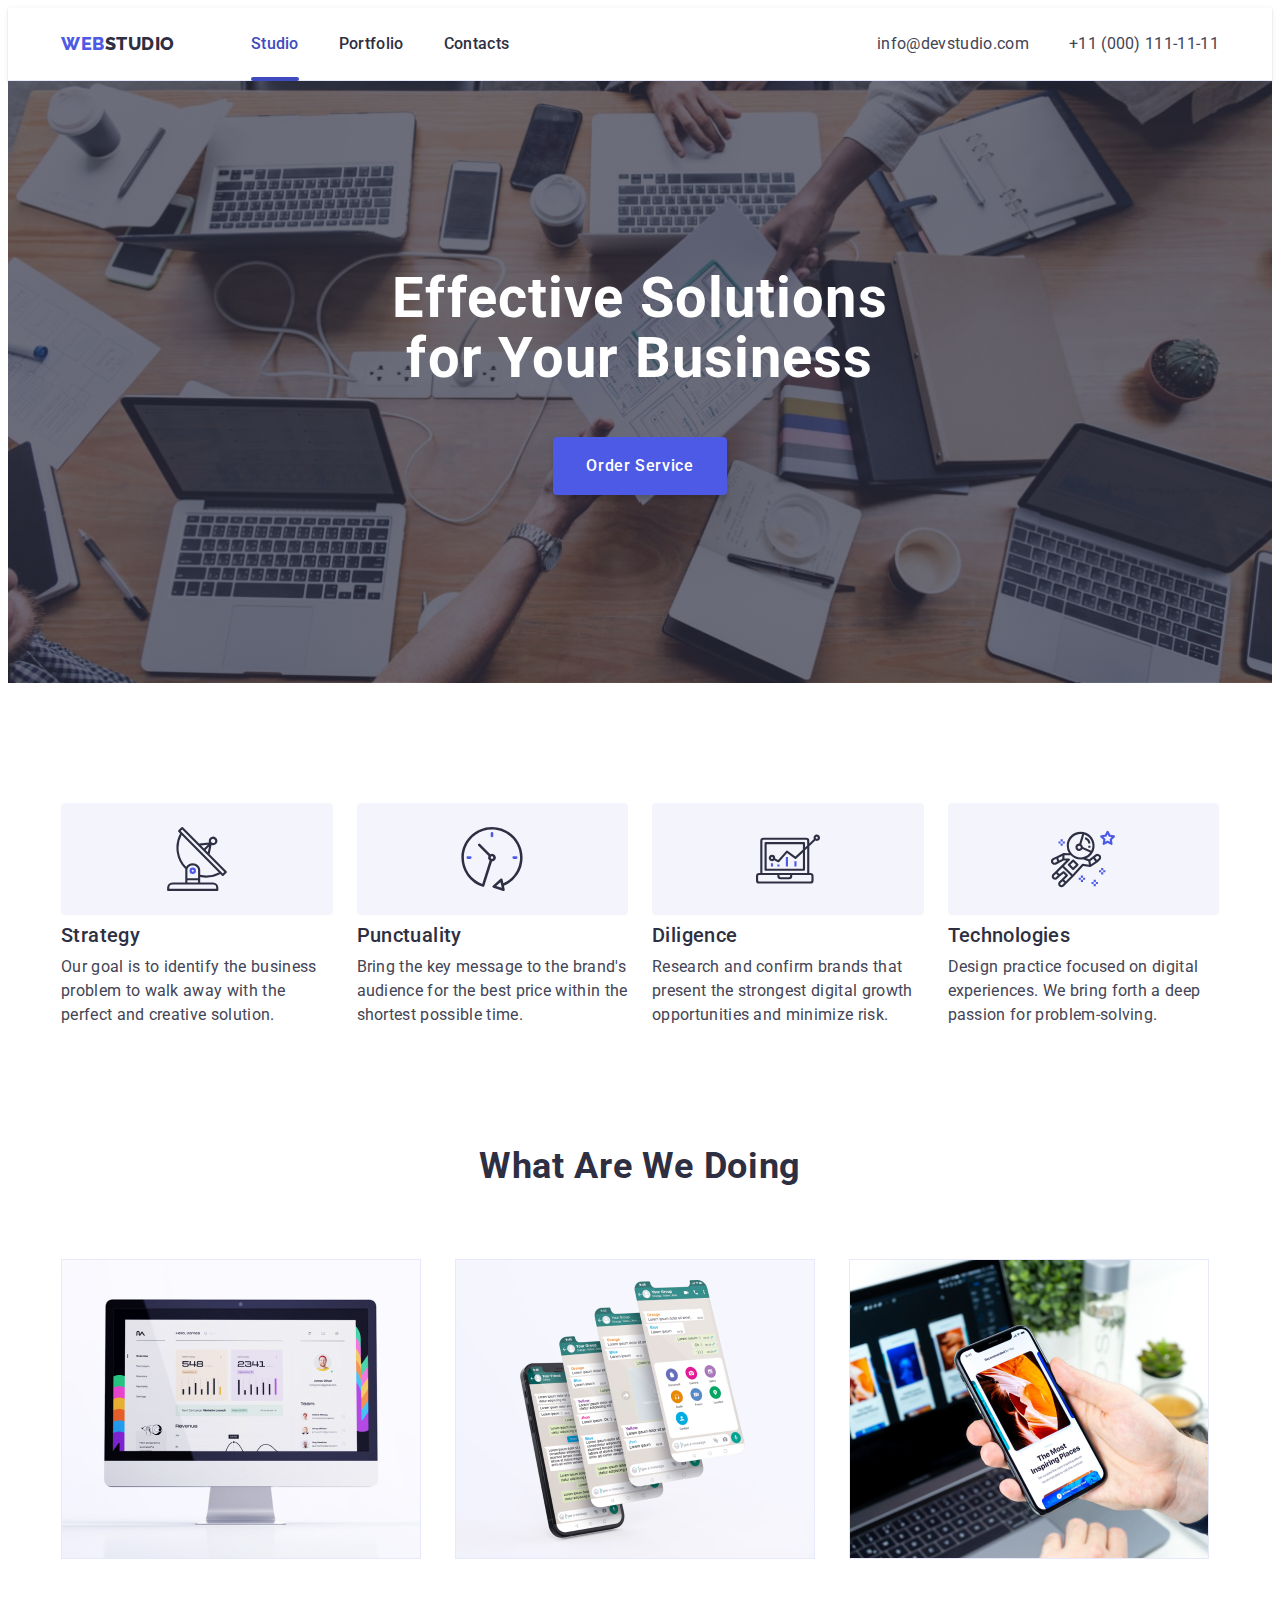
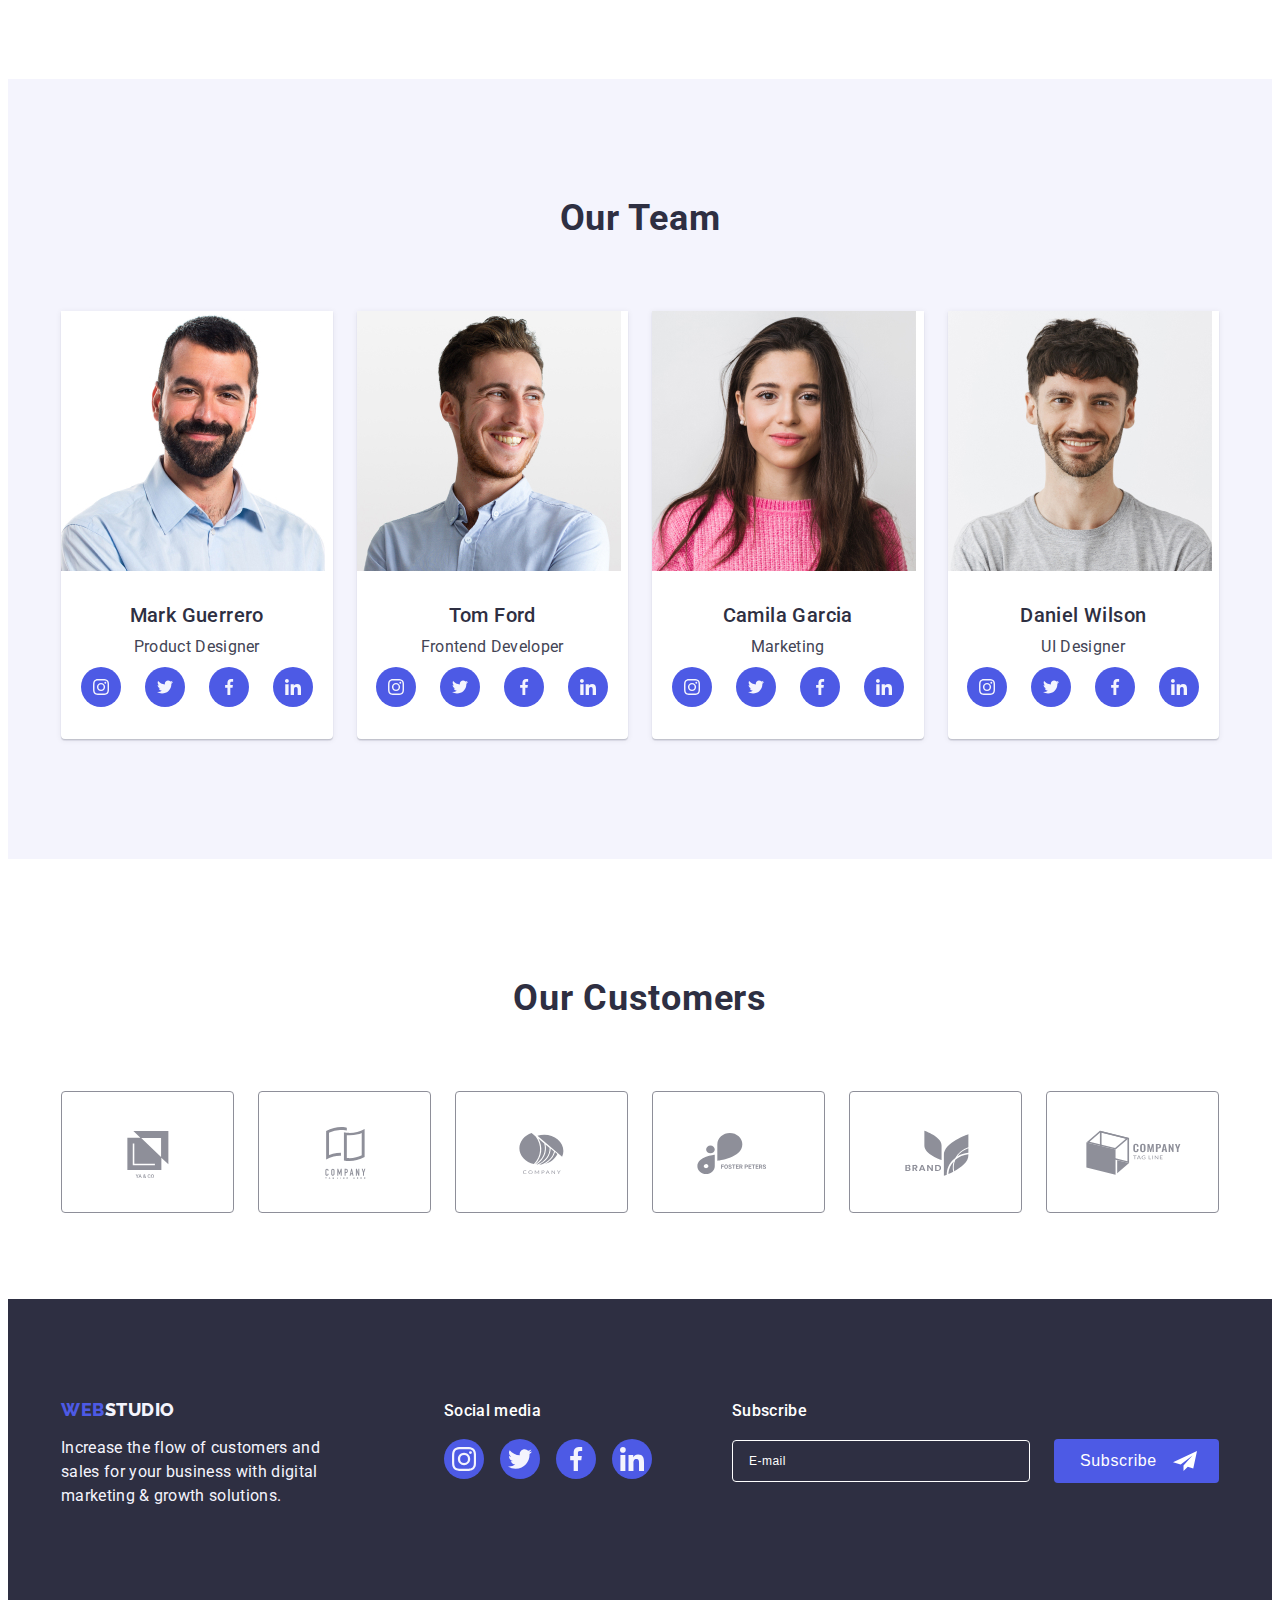
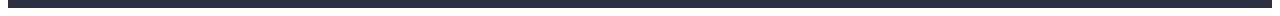
==== commit 21ca7282: "media" ====
--- a/index.html
+++ b/index.html
@@ -1,427 +1,545 @@
 <!DOCTYPE html>
 <html lang="en">
+
 <head>
-    <meta charset="UTF-8">
-    <meta http-equiv="X-UA-Compatible" content="IE=edge">
-    <meta name="viewport" content="width=device-width, initial-scale=1.0">
+    <meta charset="UTF-8" />
+    <meta http-equiv="X-UA-Compatible" content="IE=edge" />
+    <meta name="viewport" content="width=device-width, initial-scale=1.0" />
+    <title>Document</title>
     <link rel="preconnect" href="https://fonts.googleapis.com">
     <link rel="preconnect" href="https://fonts.gstatic.com" crossorigin>
     <link href="https://fonts.googleapis.com/css2?family=Raleway:wght@800&family=Roboto:wght@400;500;700&display=swap"
         rel="stylesheet">
-    <title>Web Studio</title>
-    <link rel="stylesheet" href="https://cdnjs.cloudflare.com/ajax/libs/modern-normalize/2.0.0/modern-normalize.min.css"
-        integrity="sha512-4xo8blKMVCiXpTaLzQSLSw3KFOVPWhm/TRtuPVc4WG6kUgjH6J03IBuG7JZPkcWMxJ5huwaBpOpnwYElP/m6wg=="
+    <link rel="stylesheet" href="https://cdnjs.cloudflare.com/ajax/libs/modern-normalize/1.1.0/modern-normalize.min.css"
+        integrity="sha512-wpPYUAdjBVSE4KJnH1VR1HeZfpl1ub8YT/NKx4PuQ5NmX2tKuGu6U/JRp5y+Y8XG2tV+wKQpNHVUX03MfMFn9Q=="
         crossorigin="anonymous" referrerpolicy="no-referrer" />
     <link rel="stylesheet" href="./css/styles.css">
     <link rel="stylesheet" href="./css/media.css">
 </head>
+
 <body>
-    <!-- <header class="header">
+ 
+    <header class="header header-border">
         <div class="container header-container">
-            <nav class="header-navigation list">
-            <a href="./index.html" class="header-logo link">Web<span class="header-logo-sp">Studio</span></a>
-            <ul class="main-list list">
-                <li class="header-menu-item link"><a class="header-menu link current" href="./index.html">Studio</a></li>
-                <li class="header-menu-item link"><a class="header-menu link " href="./portfolio.html">Portfolio</a></li>
-                <li class="header-menu-item link"><a class="header-menu link " href="">Contacts</a></li>
-            </ul>
+            <nav class="header-navigation">
+                <a class="header-logo link" href="./index.html">Web<span class="part-of-logo">Studio</span></a>
+
+                <ul class="header-list list">
+                    <li class="header-list-item"><a class="header-list-link link active-page"
+                            href="./index.html">Studio</a></li>
+                    <li class="header-list-item"><a class="header-list-link link" href="./portfolio.html">Portfolio</a>
+                    </li>
+                    <li class="header-list-item"><a class="header-list-link link" href="">Contacts</a></li>
+                </ul>
             </nav>
-            <address class="address">
-            <ul class="address-list list">
-                <li class="header-address-item link"><a class="header-address link" href="mailto:info@devstudio.com">info@devstudio.com</a></li>
-                <li class="header-address-item link"><a class="header-address link" href="tel:+110001111111">+11 (000) 111-11-11</a></li>
-            </ul>
+            <address class="header-address">
+                <ul class="address-list list">
+                    <li class="address-list-item">
+                        <a class="address-list-link link" href="mailto:info@devstudio.com">info@devstudio.com</a>
+                    </li>
+                    <li class="address-list-item">
+                        <a class="address-list-link link" href="tel:+110001111111">+11 (000) 111-11-11</a>
+                    </li>
+                </ul>
             </address>
+            <button type="button" class="mob-menu-open" data-menu-open>
+                <svg width="32" height="22" class="open-menu-icon">
+                    <use href="./images/icons.svg#icon-open-mob-menu"></use>
+                </svg>
+            </button>
         </div>
-    </header> -->
-
+        <div class="mob-menu is-hidden" data-menu>
+            <div>
+                <button type="button" class="mob-menu-close" data-menu-close>
+                    <svg class="close-menu-icon" width="8" height="8">
+                        <use href="./images/icons.svg#icon-close"></use>
+                    </svg>
+                </button>
+                <ul class="mob-menu-list list">
+                    <li class="mob-menu-item ">
+                        <a href="./index.html" class="active-mob-page mob-menu-link link">Studio</a>
+                    </li>
+                    <li class="mob-menu-item">
+                        <a href="./portfolio.html" class="mob-menu-link link">Portfolio</a>
+                    </li>
+                    <li class="mob-menu-item">
+                        <a href="#" class="mob-menu-link link"></a> Contacts
+                    </li>
+                </ul>
+            </div>
+            <div>
+                <address class="header-mob-address">
+                    <ul class="address-mob-list list">
+                        <li class="address-mob-item">
+                            <a class="address-mob-link phone link" href="tel:+110001111111">+11 (000) 111-11-11</a>
+                        </li>
+                        <li class="address-mob-item">
+                            <a class="address-mob-link mail link"
+                                href="mailto:info@devstudio.com">info@devstudio.com</a>
+                        </li>
+
+                    </ul>
+                </address>
+                <ul class="mob-soc-list list">
+                    <li class="mob-soc-item">
+                        <a href="#" class="mob-soc-link">
+                            <svg class="mob-soc-icon" width="16" height="16">
+                                <use href="./images/icons.svg#icon-instagram"></use>
+                            </svg>
+                        </a>
+                    </li>
+                    <li class="mob-soc-item">
+                        <a href="#" class="mob-soc-link">
+                            <svg class="mob-soc-icon" width="16" height="16">
+                                <use href="./images/icons.svg#icon-twitter"></use>
+                            </svg>
+                        </a>
+                    </li>
+                    <li class="mob-soc-item">
+                        <a href="#" class="mob-soc-link">
+                            <svg class="mob-soc-icon" width="16" height="16">
+                                <use href="./images/icons.svg#icon-facebook"></use>
+                            </svg>
+                        </a>
+                    </li>
+                    <li class="mob-soc-item">
+                        <a href="#" class="mob-soc-link">
+                            <svg class="mob-soc-icon" width="16" height="16">
+                                <use href="./images/icons.svg#icon-linkedin"></use>
+                            </svg>
+                        </a>
+                    </li>
+                </ul>
+            </div>
+        </div>
+    </header>
+   
     <main>
-        <!-- <section class="hero">
-            <div class="container hero-container">
-                <h1 class="hero-title">Effective Solutions for Your Business </h1>
-                <button type="button" class="hero-btn" data-modal-open>Order Service</button>
-            </div>
-        </section> -->
-        <section class="benefits">
+       
+        <section class="hero">
             <div class="container">
-                <h2 hidden class="visually-hidden">Our advantages</h2>
-                <ul class="benefits-list list">
-                    <li class="benefits-item">
-                        <div class="benefits-item-con">
-                            <svg class="benefits-itom-icon" width="64" height="64">
-                                <use href="./images/icons.svg#icon-antenna-1"></use>
-                            </svg>
-                        </div>
-                        <h3 class="benefits-subtitle">Strategy</h3>
-                        <p class="benefits-item-text">Our goal is to identify the business
-                        problem to walk away with the perfect and creative solution.</p>
-                    </li>
-                    <li class="benefits-item">
-                        <div class="benefits-item-con">
-                            <svg class="benefits-itom-icon" width="64" height="64">
-                                <use href="./images/icons.svg#icon-clock-1"></use>
-                            </svg>
-                        </div>
-                        <h3 class="benefits-subtitle">Punctuality</h3>
-                        <p class="benefits-item-text">Bring the key message to the brand's audience for the best price within the shortest possible time.</p>
-                    </li>
-                    <li class="benefits-item">
-                        <div class="benefits-item-con">
-                            <svg class="benefits-itom-icon" width="64" height="64">
-                                <use href="./images/icons.svg#icon-diagram-1"></use>
-                            </svg>
-                        </div>
-                        <h3 class="benefits-subtitle">Diligence</h3>
-                        <p class="benefits-item-text">Research and confirm brands that present the strongest digital growth opportunities and minimize risk.</p>
-                    </li>
-                    <li class="benefits-item">
-                        <div class="benefits-item-con">
-                            <svg class="benefits-itom-icon" width="64" height="64">
-                                <use href="./images/icons.svg#icon-astronaut-1"></use>
-                            </svg>
-                        </div>
-                        <h3 class="benefits-subtitle">Technologies</h3>
-                        <p class="benefits-item-text">Design practice focused on digital experiences. We bring forth a deep passion for problem-solving.</p>
-                    </li>
-                </ul>
+                <h1 class="hero-title">Effective Solutions for Your Business</h1>
+                <button class="hero-btn" type="button" data-modal-open>Order Service</button>
             </div>
         </section>
-        <section class="our-activity">
+
+        
+        <section class="strategy section">
             <div class="container">
-                <h2 class="activity">What are we doing</h2>
-                <ul class="activity-list list">
-                    <li class="activity-item"><img src="./images/img1.jpg" alt="computer screen" width="360" height="300"/></li>
-                    <li class="activity-item"><img src="./images/img2.jpg" alt="many smartphone windows" width="360" height="300"/></li>
-                    <li class="activity-item"><img src="./images/img3.jpg" alt="smartphone screen" width="360" height="300"/></li>
+                <h2 class="strategy-title" hidden>Our 4 main points</h2>
+                <ul class="strategy-list list">
+                    <li class="strategy-list-item">
+                        <div class="strategy-list-bg">
+                            <svg class="strategy-icon">
+                                <use href="./images/icons.svg#icon-antenna"></use>
+                            </svg>
+                        </div>
+                        <h3 class="strategy-list-subtitle">Strategy</h3>
+                        <p class="strategy-list-text">
+                            Our goal is to identify the business problem to walk away with the
+                            perfect and creative solution.
+                        </p>
+                    </li>
+                    <li class="strategy-list-item">
+                        <div class="strategy-list-bg">
+                            <svg class="strategy-icon">
+                                <use href="./images/icons.svg#icon-clock"></use>
+                            </svg>
+                        </div>
+                        <h3 class="strategy-list-subtitle">Punctuality</h3>
+                        <p class="strategy-list-text">
+                            Bring the key message to the brand's audience for the best price
+                            within the shortest possible time.
+                        </p>
+                    </li>
+                    <li class="strategy-list-item">
+                        <div class="strategy-list-bg">
+                            <svg class="strategy-icon">
+                                <use href="./images/icons.svg#icon-diagram"></use>
+                            </svg>
+                        </div>
+                        <h3 class="strategy-list-subtitle">Diligence</h3>
+                        <p class="strategy-list-text">
+                            Research and confirm brands that present the strongest digital
+                            growth opportunities and minimize risk.
+                        </p>
+                    </li>
+                    <li class="strategy-list-item">
+                        <div class="strategy-list-bg">
+                            <svg class="strategy-icon">
+                                <use href="./images/icons.svg#icon-astronaut"></use>
+                            </svg>
+                        </div>
+                        <h3 class="strategy-list-subtitle">Technologies</h3>
+                        <p class="strategy-list-text">
+                            Design practice focused on digital experiences. We bring forth a
+                            deep passion for problem-solving.
+                        </p>
+                    </li>
                 </ul>
             </div>
         </section>
-        <section class="team">
+
+       
+        <section class="work section">
+            <div class="container">
+                <h2 class="work-title">What are we doing</h2>
+                <ul class="work-list list">
+                    <li class="work-list-item">
+                        <img srcset="./images/computer-2x.jpg 2x" src="./images/computer.jpg" alt="Computer"
+                            width="360" />
+                    </li>
+                    <li class="work-list-item">
+                        <img srcset="./images/phone-2x.jpg 2x" src="./images/phone.jpg" alt="Phone" width="360" />
+                    </li>
+                    <li class="work-list-item">
+                        <img srcset="./images/comp+phone-2x.jpg 2x" src="./images/comp+phone.jpg"
+                            alt="Computer and Phone" width="360" />
+                    </li>
+                </ul>
+            </div>
+        </section>
+
+    
+        <section class="team section">
             <div class="container">
                 <h2 class="team-title">Our Team</h2>
                 <ul class="team-list list">
-                    <li class="team-item">
-                        <img src="./images/MarkGuerrero.jpg" alt="Mark Guerrero" width="264" height="260"/>
-                            <div class="container-team">
-                            <h3 class="team-subtitle">Mark Guerrero</h3>
-                            <p class="team-item-text">Product Designer</p>
-                            <ul class="soc-icon">
-                                <li class="soc-icon-team">
-                                    <a class="sending" href="">
-                                        <svg class="icons-soc" width="16" height="16">
+                    <li class="team-list-item">
+                        <img src="./images/persone1.jpg" srcset="./images/persone1-2x.jpg 2x" alt="Our Product Designer"
+                            width="264" />
+                        <div class="team-card-padding">
+                            <h3 class="team-list-subtitle">Mark Guerrero</h3>
+                            <p class="team-list-text">Product Designer</p>
+                            <ul class="team-soc-list list">
+                                <li class="team-soc-item">
+                                    <a href="#" class="team-soc-link">
+                                        <svg class="team-soc-icon" width="16" height="16">
                                             <use href="./images/icons.svg#icon-instagram"></use>
                                         </svg>
                                     </a>
                                 </li>
-                                <li class="soc-icon-team">
-                                    <a class="sending" href="">
-                                        <svg class="icons-soc" width="16" height="16">
+                                <li class="team-soc-item">
+                                    <a href="#" class="team-soc-link">
+                                        <svg class="team-soc-icon" width="16" height="16">
                                             <use href="./images/icons.svg#icon-twitter"></use>
                                         </svg>
                                     </a>
                                 </li>
-                                <li class="soc-icon-team">
-                                    <a class="sending" href="">
-                                        <svg class="icons-soc" width="16" height="16">
+                                <li class="team-soc-item">
+                                    <a href="#" class="team-soc-link">
+                                        <svg class="team-soc-icon" width="16" height="16">
                                             <use href="./images/icons.svg#icon-facebook"></use>
                                         </svg>
                                     </a>
                                 </li>
-                                <li class="soc-icon-team">
-                                    <a class="sending" href="">
-                                        <svg class="icons-soc" width="16" height="16">
+                                <li class="team-soc-item">
+                                    <a href="#" class="team-soc-link">
+                                        <svg class="team-soc-icon" width="16" height="16">
                                             <use href="./images/icons.svg#icon-linkedin"></use>
                                         </svg>
                                     </a>
                                 </li>
                             </ul>
-                            </div>
-                    </li>
-                    <li class="team-item">
-                        <img src="./images/TomFord.jpg" alt="Tom Ford" width="264" height="260"/>
-                            <div class="container-team">
-                                <h3 class="team-subtitle">Tom Ford</h3>
-                                <p class="team-item-text">Frontend Developer</p>
-                                <ul class="soc-icon">
-                                    <li class="soc-icon-team">
-                                        <a class="sending" href="">
-                                            <svg class="icons-soc" width="16" height="16">
-                                                <use href="./images/icons.svg#icon-instagram"></use>
-                                            </svg>
-                                        </a>
-                                    </li>
-                                    <li class="soc-icon-team">
-                                        <a class="sending" href="">
-                                            <svg class="icons-soc" width="16" height="16">
-                                                <use href="./images/icons.svg#icon-twitter"></use>
-                                            </svg>
-                                        </a>
-                                    </li>
-                                    <li class="soc-icon-team">
-                                        <a class="sending" href="">
-                                            <svg class="icons-soc" width="16" height="16">
-                                                <use href="./images/icons.svg#icon-facebook"></use>
-                                            </svg>
-                                        </a>
-                                    </li>
-                                    <li class="soc-icon-team">
-                                        <a class="sending" href="">
-                                            <svg class="icons-soc" width="16" height="16">
-                                                <use href="./images/icons.svg#icon-linkedin"></use>
-                                            </svg>
-                                        </a>
-                                    </li>
-                                </ul>
-                            </div>
-                    </li>
-                    <li class="team-item">
-                        <img src="./images/CamilaGarcia.jpg" alt="Camila Garcia" width="264" height="260"/>
-                            <div class="container-team">
-                                <h3 class="team-subtitle">Camila Garcia</h3>
-                                <p class="team-item-text">Marketing</p>
-                                <ul class="soc-icon">
-                                    <li class="soc-icon-team">
-                                        <a class="sending" href="">
-                                            <svg class="icons-soc" width="16" height="16">
-                                                <use href="./images/icons.svg#icon-instagram"></use>
-                                            </svg>
-                                        </a>
-                                    </li>
-                                    <li class="soc-icon-team">
-                                        <a class="sending" href="">
-                                            <svg class="icons-soc" width="16" height="16">
-                                                <use href="./images/icons.svg#icon-twitter"></use>
-                                            </svg>
-                                        </a>
-                                    </li>
-                                    <li class="soc-icon-team">
-                                        <a class="sending" href="">
-                                            <svg class="icons-soc" width="16" height="16">
-                                                <use href="./images/icons.svg#icon-facebook"></use>
-                                            </svg>
-                                        </a>
-                                    </li>
-                                    <li class="soc-icon-team">
-                                        <a class="sending" href="">
-                                            <svg class="icons-soc" width="16" height="16">
-                                                <use href="./images/icons.svg#icon-linkedin"></use>
-                                            </svg>
-                                        </a>
-                                    </li>
-                                </ul>
-                            </div>
-                    </li>
-                    <li class="team-item">
-                        <img src="./images/DanielWilson.jpg" alt="Daniel Wilson" width="264" height="260"/>
-                            <div class="container-team">
-                                <h3 class="team-subtitle">Daniel Wilson</h3>
-                                <p class="team-item-text">UI Designer</p>
-                                <ul class="soc-icon">
-                                    <li class="soc-icon-team">
-                                        <a class="sending" href="">
-                                            <svg class="icons-soc" width="16" height="16">
-                                                <use href="./images/icons.svg#icon-instagram"></use>
-                                            </svg>
-                                        </a>
-                                    </li>
-                                    <li class="soc-icon-team">
-                                        <a class="sending" href="">
-                                            <svg class="icons-soc" width="16" height="16">
-                                                <use href="./images/icons.svg#icon-twitter"></use>
-                                            </svg>
-                                        </a>
-                                    </li>
-                                    <li class="soc-icon-team">
-                                        <a class="sending" href="">
-                                            <svg class="icons-soc" width="16" height="16">
-                                                <use href="./images/icons.svg#icon-facebook"></use>
-                                            </svg>
-                                        </a>
-                                    </li>
-                                    <li class="soc-icon-team">
-                                        <a class="sending" href="">
-                                            <svg class="icons-soc" width="16" height="16">
-                                                <use href="./images/icons.svg#icon-linkedin"></use>
-                                            </svg>
-                                        </a>
-                                    </li>
-                                </ul>
-                            </div>
+                        </div>
+                    </li>
+                    <li class="team-list-item">
+                        <img srcset="./images/persone2-2x.jpg 2x" src="./images/persone2.jpg"
+                            alt="Our Frontend Developer" width="264" />
+                        <div class="team-card-padding">
+                            <h3 class="team-list-subtitle">Tom Ford</h3>
+                            <p class="team-list-text">Frontend Developer</p>
+                            <ul class="team-soc-list list">
+                                <li class="team-soc-item">
+                                    <a href="#" class="team-soc-link">
+                                        <svg class="team-soc-icon" width="16" height="16">
+                                            <use href="./images/icons.svg#icon-instagram"></use>
+                                        </svg>
+                                    </a>
+                                </li>
+                                <li class="team-soc-item">
+                                    <a href="#" class="team-soc-link">
+                                        <svg class="team-soc-icon" width="16" height="16">
+                                            <use href="./images/icons.svg#icon-twitter"></use>
+                                        </svg>
+                                    </a>
+                                </li>
+                                <li class="team-soc-item">
+                                    <a href="#" class="team-soc-link">
+                                        <svg class="team-soc-icon" width="16" height="16">
+                                            <use href="./images/icons.svg#icon-facebook"></use>
+                                        </svg>
+                                    </a>
+                                </li>
+                                <li class="team-soc-item">
+                                    <a href="#" class="team-soc-link">
+                                        <svg class="team-soc-icon" width="16" height="16">
+                                            <use href="./images/icons.svg#icon-linkedin"></use>
+                                        </svg>
+                                    </a>
+                                </li>
+                            </ul>
+                        </div>
+                    </li>
+                    <li class="team-list-item">
+                        <img srcset="./images/persone3-2x.jpg 2x" src="./images/persone3.jpg" alt="Our Marketing"
+                            width="264" />
+                        <div class="team-card-padding">
+                            <h3 class="team-list-subtitle">Camila Garcia</h3>
+                            <p class="team-list-text">Marketing</p>
+                            <ul class="team-soc-list list">
+                                <li class="team-soc-item">
+                                    <a href="#" class="team-soc-link">
+                                        <svg class="team-soc-icon" width="16" height="16">
+                                            <use href="./images/icons.svg#icon-instagram"></use>
+                                        </svg>
+                                    </a>
+                                </li>
+                                <li class="team-soc-item">
+                                    <a href="#" class="team-soc-link">
+                                        <svg class="team-soc-icon" width="16" height="16">
+                                            <use href="./images/icons.svg#icon-twitter"></use>
+                                        </svg>
+                                    </a>
+                                </li>
+                                <li class="team-soc-item">
+                                    <a href="#" class="team-soc-link">
+                                        <svg class="team-soc-icon" width="16" height="16">
+                                            <use href="./images/icons.svg#icon-facebook"></use>
+                                        </svg>
+                                    </a>
+                                </li>
+                                <li class="team-soc-item">
+                                    <a href="#" class="team-soc-link">
+                                        <svg class="team-soc-icon" width="16" height="16">
+                                            <use href="./images/icons.svg#icon-linkedin"></use>
+                                        </svg>
+                                    </a>
+                                </li>
+                            </ul>
+                        </div>
+                    </li>
+                    <li class="team-list-item">
+                        <img srcset="./images/persone4-2x.jpg 2x" src="./images/persone4.jpg" alt="Our UI Designer"
+                            width="264" />
+                        <div class="team-card-padding">
+                            <h3 class="team-list-subtitle">Daniel Wilson</h3>
+                            <p class="team-list-text">UI Designer</p>
+                            <ul class="team-soc-list list">
+                                <li class="team-soc-item">
+                                    <a href="#" class="team-soc-link">
+                                        <svg class="team-soc-icon" width="16" height="16">
+                                            <use href="./images/icons.svg#icon-instagram"></use>
+                                        </svg>
+                                    </a>
+                                </li>
+                                <li class="team-soc-item">
+                                    <a href="#" class="team-soc-link">
+                                        <svg class="team-soc-icon" width="16" height="16">
+                                            <use href="./images/icons.svg#icon-twitter"></use>
+                                        </svg>
+                                    </a>
+                                </li>
+                                <li class="team-soc-item">
+                                    <a href="#" class="team-soc-link">
+                                        <svg class="team-soc-icon" width="16" height="16">
+                                            <use href="./images/icons.svg#icon-facebook"></use>
+                                        </svg>
+                                    </a>
+                                </li>
+                                <li class="team-soc-item">
+                                    <a href="#" class="team-soc-link">
+                                        <svg class="team-soc-icon" width="16" height="16">
+                                            <use href="./images/icons.svg#icon-linkedin"></use>
+                                        </svg>
+                                    </a>
+                                </li>
+                            </ul>
+                        </div>
                     </li>
                 </ul>
             </div>
         </section>
-        <!-- <section class="customers">
-            
+
+
+        <section class="customers section">
             <div class="container">
-                <h2 class="coustomers-title">Customers</h2>
-                <ul class="coustomers-list">
-                    <li class="coustomers-item">
-                        <a class="companies" href="">
-                            <svg class="company" width="104" height="56">
-                                <use href="./images/icons.svg#icon-Logo"></use>
-                            </svg>
-                        </a>
-                    </li>
-                    <li class="coustomers-item">
-                        <a class="companies" href="">
-                            <svg class="company" width="104" height="56">
-                                <use href="./images/icons.svg#icon-Logo-1"></use>
-                            </svg>
-                        </a>
-                    </li>
-                    <li class="coustomers-item">
-                        <a class="companies" href="">
-                            <svg class="company" width="104" height="56">
-                                <use href="./images/icons.svg#icon-Logo-2"></use>
-                            </svg>
-                        </a>
-                    </li>
-                    <li class="coustomers-item">
-                        <a class="companies" href="">
-                            <svg class="company" width="104" height="56">
-                                <use href="./images/icons.svg#icon-Logo-3"></use>
-                            </svg>
-                        </a>
-                    </li>
-                    <li class="coustomers-item">
-                        <a class="companies" href="">
-                            <svg class="company" width="104" height="56">
-                                <use href="./images/icons.svg#icon-Logo-4"></use>
-                            </svg>
-                        </a>
-                    </li>
-                    <li class="coustomers-item">
-                        <a class="companies" href="">
-                            <svg class="company" width="104" height="56">
-                                <use href="./images/icons.svg#icon-Logo-5"></use>
-                            </svg>
-                        </a>
-                    </li>
-                </ul>
-            </div>
-
+                <h2 class="customers-title">Our customers</h2>
+                <ul class="customers-list list">
+                    <li class="customers-list-item">
+                        <a href="#" class="customer-list-link link">
+                            <svg class="customers-icon">
+                                <use href="./images/icons.svg#icon-client1"></use>
+                            </svg>
+                        </a>
+                    </li>
+                    <li class="customers-list-item">
+                        <a href="#" class="customer-list-link link">
+                            <svg class="customers-icon">
+                                <use href="./images/icons.svg#icon-client2"></use>
+                            </svg>
+                        </a>
+                    </li>
+                    <li class="customers-list-item">
+                        <a href="#" class="customer-list-link link">
+                            <svg class="customers-icon">
+                                <use href="./images/icons.svg#icon-client3"></use>
+                            </svg>
+                        </a>
+                    </li>
+                    <li class="customers-list-item">
+                        <a href="#" class="customer-list-link link">
+                            <svg class="customers-icon">
+                                <use href="./images/icons.svg#icon-client4"></use>
+                            </svg>
+                        </a>
+                    </li>
+                    <li class="customers-list-item">
+                        <a href="#" class="customer-list-link link">
+                            <svg class="customers-icon">
+                                <use href="./images/icons.svg#icon-client5"></use>
+                            </svg>
+                        </a>
+                    </li>
+                    <li class="customers-list-item">
+                        <a href="#" class="customer-list-link link">
+                            <svg class="customers-icon">
+                                <use href="./images/icons.svg#icon-client6"></use>
+                            </svg>
+                        </a>
+                    </li>
+                </ul>
+            </div>
         </section>
-    </main> -->
-    <!-- <footer class="footer">
-        <div class="footer-container container">
-            <div class="footer-container-left">
-            <a href="./index.html" class="footer-logo link">Web<span class="fotter-logo-sp">Studio</span></a>
-            <p class="footer-text">
-                Increase the flow of customers and sales for your business with digital marketing & growth solutions.
-            </p> 
-            </div>           
-            <div class="footer-social">
-                <p class="footer-main">Social media</p>
-            
-            <ul class="footer-list">
-                <li class="footer-icons">
-                    <a class="icons" href="">
-                        <svg class="icons-footer" width="24" height="24">
-                            <use href="./images/icons.svg#icon-instagram"></use>
-                        </svg>
-                    </a>
-                </li>
-                <li class="footer-icons">
-                    <a class="icons" href="">
-                        <svg class="icons-footer" width="24" height="24">
-                            <use href="./images/icons.svg#icon-twitter"></use>
-                        </svg>
-                    </a>
-                </li>
-                <li class="footer-icons">
-                    <a class="icons" href="">
-                        <svg class="icons-footer" width="24" height="24">
-                            <use href="./images/icons.svg#icon-facebook"></use>
-                        </svg>
-                    </a>
-                </li>
-                <li class="footer-icons">
-                    <a class="icons" href="">
-                        <svg class="icons-footer" width="24" height="24">
-                            <use href="./images/icons.svg#icon-linkedin"></use>
-                        </svg>
-                    </a>
-                </li>
-            </ul>
-            </div>
-            <div class="footer-sub">
-                <p class="footer-sub-text">Subscribe</p>
-                <form class="footer-sub-form">
-                    <label class="footer-sub-label">
-                        <input name="sub-input" type="email" class="footer-sub-input" placeholder="E-mail" id="sub-input"/>
-                    </label>
-                    <button type="submit" class="sub-btn">Subscribe
-                        <svg class="btn-svg" width="24" height="24">
-                            <use href="./images/icons.svg#icon-subscribe"></use>
-                        </svg>
-                    </button>
+    </main>
+
+
+    <footer class="footer">
+        <div class="container footer-flex">
+
+            <div class="footer-part-one">
+                <a class="footer-logo link" href="./index.html">Web<span class="footer-part-of-logo">Studio</span></a>
+                <p class="footer-text">
+                    Increase the flow of customers and sales for your business with digital
+                    marketing & growth solutions.
+                </p>
+            </div>
+
+            <div class="footer-part-two">
+                <h3 class="footer-title">Social media</h3>
+                <ul class="footer-soc-list list">
+                    <li class="footer-soc-item">
+                        <a href="#" class="footer-soc-link link">
+                            <svg class="footer-soc-icon" width="24" height="24">
+                                <use href="./images/icons.svg#icon-instagram"></use>
+                            </svg>
+                        </a>
+                    </li>
+                    <li class="footer-soc-item">
+                        <a href="#" class="footer-soc-link link">
+                            <svg class="footer-soc-icon" width="24" height="24">
+                                <use href="./images/icons.svg#icon-twitter"></use>
+                            </svg>
+                        </a>
+                    </li>
+                    <li class="footer-soc-item">
+                        <a href="#" class="footer-soc-link link">
+                            <svg class="footer-soc-icon" width="24" height="24">
+                                <use href="./images/icons.svg#icon-facebook"></use>
+                            </svg>
+                        </a>
+                    </li>
+                    <li class="footer-soc-item">
+                        <a href="#" class="footer-soc-link link">
+                            <svg class="footer-soc-icon" width="24" height="24">
+                                <use href="./images/icons.svg#icon-linkedin"></use>
+                            </svg>
+                        </a>
+                    </li>
+                </ul>
+            </div>
+
+            <div class="footer-part-three">
+                <h3 class="footer-form-title">Subscribe</h3>
+                <form class="footer-form" autocomplete="off">
+                    <input type="email" name="mail" placeholder="E-mail" class="footer-email">
+                    <div class="input-footer-wrap">
+                        <button type="submit" class="footer-submit">Subscribe
+                            <svg width="24" height="24" class="footer-submit-icone">
+                                <use href="./images/icons.svg#icon-subscribe"></use>
+                            </svg>
+                        </button>
+                    </div>
                 </form>
             </div>
         </div>
-    </footer> -->
+
+    </footer>
+
+
     <div class="backdrop is-hidden" data-modal>
         <div class="modal">
-            <button type="button" class="modal-btn" data-modal-close>
-                <svg class="button-icon" width="8" height="8">
-                    <use href="./images/icons.svg#icon-close-black"></use>
+            <button type="button" class="modal-close-btn" data-modal-close>
+                <svg class="modal-close" height="8px" width="8px">
+                    <use href="./images/icons.svg#icon-close"></use>
                 </svg>
             </button>
-            
-            
             <p class="modal-title">Leave your contacts and we will call you back</p>
-            <form class="modal-form" name="call-back">
-
+            <form autocomplete="off">
                 <div class="modal-field">
-                    <label class="form-label" for="user-name">Name</label>
-                    <div class="input-svg">
-                        <input type="text" name="user-name" class="modal-input" id="user-name" >
-                        <svg  class="input-icon" width="18" height="24">
+                    <label for="name" class="modal-label">Name</label>
+                    <div class="input-wrap">
+                        <input type="text" name="name" id="name" class="modal-input">
+                        <svg class="modal-icon" height="24px" width="18px">
                             <use href="./images/icons.svg#icon-person"></use>
                         </svg>
                     </div>
-                </div> 
-
+                </div>
                 <div class="modal-field">
-                    <label class="form-label" for="user-tel">Phone</label>
-                    <div class="input-svg">
-                        <input type="tel"  name="user-tel" class="modal-input" id="user-tel"> 
-                        <svg class="input-icon"  width="18" height="24">
+                    <label for="tel" class="modal-label">Phone</label>
+                    <div class="input-wrap">
+                        <input type="tel" name="tel" id="tel" class="modal-input">
+                        <svg class="modal-icon" height="24px" width="18px">
                             <use href="./images/icons.svg#icon-phone"></use>
                         </svg>
                     </div>
                 </div>
-
                 <div class="modal-field">
-                <label class="form-label" for="user-email">Email</label>
-                    <div class="input-svg">
-                        <input type="email" name="user-email" class="modal-input" id="user-email">
-                        <svg  class="input-icon" width="18" height="24">
+                    <label for="mail" class="modal-label">Email</label>
+                    <div class="input-wrap">
+                        <input type="email" name="mail" id="mail" class="modal-input">
+                        <svg class="modal-icon" height="24px" width="18px">
                             <use href="./images/icons.svg#icon-email"></use>
                         </svg>
                     </div>
                 </div>
-
-                <div class="modal-textarea-comment">
-                    <label class="form-label" for="user-comment">Comment</label>
-                    <textarea name="user-comment" placeholder="Text input" class="modal-textarea" id="user-comment"></textarea>
+                <div class="modal-field margin">
+                    <label for="comment" class="modal-label">Comment</label>
+                    <textarea name="comment" id="comment" cols="30" rows="10" class="modal-textarea"
+                        placeholder="Text input"></textarea>
                 </div>
-
-                <div class="modal-checkbox">
-                    <input type="checkbox" name="user-privacy" id="user-privacy" class="input-check visually-hidden" value="true" >
-                    <label for="user-privacy" class="check-text"> 
-                        <span class="user-privacy-span">
-                            <svg class="check-icon" width="10" height="8">
-                                <use href="./images/icons.svg#icon-Vector"></use>
+                <div class="modal-field-margin">
+                    <input type="checkbox" name="policy" id="policy" class="modal-checkbox visually-hidden" required>
+                    <label for="policy" class="modal-label last-modal-label">
+                        <span>
+                            <svg class="modal-check-icon" width="10" height="8">
+                                <use href="./images/icons.svg#icon-check"></use>
                             </svg>
                         </span>
-                        I accept the terms and conditions of the&nbsp;<a href='' class="police">Privacy Policy </a> 
+                        I accept the terms and conditions of the <a href="#" class="modal-link">Privacy Policy</a>
                     </label>
                 </div>
-                <button type="submit" class="modal-send-btn">Send</button>
+                <button type="submit" class="modal-btn">Send</button>
             </form>
         </div>
     </div>
+ 
     <script src="./js/modal.js"></script>
+    <script src="./js/mobile-menu.js"></script>
+    <script>
+        AOS.init();
+    </script>
+
 </body>
+
 </html>--- a/css/styles.css
+++ b/css/styles.css
@@ -1,11 +1,95 @@
 :root {
---title-color: #2E2F42;
---main-text-color: #434455;
---second-text-color: #ffffff;
---pressed-state: #404BBF;
---transition: 250ms cubic-bezier(0.4, 0, 0.2, 1);
-
-}
+    --main-btn-bg: #4D5AE5;
+    --secondary-btn-bg: #F4F4FD;
+    --btn-bg-in-hover: #404BBF;
+    --address-hover: #404BBF;
+    --main-btn-color: #FFFFFF;
+    --secondary-btn-color: #4D5AE5;
+    --address-color: #434455;
+    --main-title-color: #FFFFFF;
+    --main-page-text: #434455;
+    --secondary-page-text: #2E2F42;
+    --first-logo-part: #4D5AE5;
+    --second-header-logo-part: #2E2F42;
+    --second-footer-logo-part: #F4F4FD;
+    --footer-text-color: #F4F4FD;
+    --main-page-bg: #2E2F42;
+    --secondary-page-bg: #F4F4FD;
+    --main-portfolio-color: #2E2F42;
+    --secondary-portfolio-color: #434455;
+    --team-list-bg: #ffffff;
+    --footer-soc-main-bg: #4D5AE5;
+    --footer-soc-seconf-bg: #31D0AA;
+    --main-soc-icon-color: #ffffff;
+    --second-soc-icon-color: #F4F4FD;
+    --customers-icon-fill: #8E8F99;
+    --team-soc-bg: #4D5AE5;
+    --team-soc-bg-hover: #404BBF;
+    --strategy-icon-bg: #F4F4FD;
+    --bg-active-page: #404BBF;
+    --result-fly-text-color: #F4F4FD;
+    --modal-bg: #FCFCFC;
+    --modal-btn-bg: #E7E9FC;
+}
+
+
+p,
+h1,
+h2,
+h3,
+h4,
+h5,
+h6 {
+    margin: 0;
+}
+
+ul {
+    margin: 0;
+    padding-left: 0;
+}
+
+img {
+    display: block;
+    max-width: 100%;
+    height: auto;
+}
+
+body {
+    font-family: 'Roboto', sans-serif;
+    color: #434455;
+    background-color: #ffffff;
+}
+
+.no-scroll {
+    overflow: hidden;
+}
+
+.link {
+    text-decoration: none;
+}
+
+.list {
+    list-style: none;
+}
+
+.container {
+    /* width: 1158px;
+    max-width: 428px; */
+    width: 100%;
+    padding-left: 15px;
+    padding-right: 15px;
+    margin-left: auto;
+    margin-right: auto;
+}
+
+.section {
+    /* padding-top: 120px;
+    padding-bottom: 120px; */
+    padding-top: 96px;
+    padding-bottom: 96px;
+    /* заготовка */
+}
+
 .visually-hidden {
     position: absolute;
     width: 1px;
@@ -13,874 +97,1191 @@
     margin: -1px;
     border: 0;
     padding: 0;
-
-    white-space: nowrap;
-    clip-path: inset(100%);
     clip: rect(0 0 0 0);
     overflow: hidden;
 }
-p,h1,h2,h3,h4,h5,h6 {
-    margin-top: 0;
-    margin-bottom: 0;
-}
-body {
-    font-family: 'Roboto', sans-serif;
-    color: #434455;
-    background-color:#FFFFFF;
-}
-a {
-    text-decoration: none;
-}
-ul {
-    list-style-type: none;
-    margin-top: 0;
-    margin-bottom: 0;
-    padding-left: 0;
-}
-.link{
-    text-decoration: none;
-}
-.list {
-    list-style: none;
-}
-img {
-    display: block;
-}
-.container {
-    /* width: 1158px; */
-    width: 100%;
-    padding-left: 15px;
-    padding-right: 15px;
-    margin: 0 auto;
-}
+
+/*----------------------------------------------HEADER-------------------------------------*/
 .header {
-    border-bottom: 1px solid #E7E9FC;
-    box-shadow: 0px 2px 1px rgba(46, 47, 66, 0.08), 0px 1px 1px rgba(46, 47, 66, 0.16), 0px 1px 6px rgba(46, 47, 66, 0.08);
-}
+    /* padding: 24px 16px; */
+    box-shadow: 0px 2px 1px rgba(46, 47, 66, 0.08),
+        0px 1px 1px rgba(46, 47, 66, 0.16),
+        0px 1px 6px rgba(46, 47, 66, 0.08);
+}
+
+.header-container {
+    display: flex;
+    align-items: center;
+    justify-content: space-between;
+}
+
+.header-navigation {
+    display: flex;
+    align-items: center;
+}
+
 .header-logo {
     font-family: 'Raleway', sans-serif;
-    font-style: normal;
     font-weight: 800;
     font-size: 18px;
     line-height: 1.17;
     letter-spacing: 0.03em;
-    color: #4d5ae5;
     text-transform: uppercase;
+    color: var(--first-logo-part, #4D5AE5);
     margin-right: 76px;
-}
-.header-logo span {
-    color: #2E2F42;
-}
-.main-list {
-    display: flex;
-    gap: 40px;
-}
-.header-container {
-    display: flex;
-    align-items: center;
-
-}
-.header-navigation {
-    display: flex;
-    align-items: center;
-justify-content:space-between;
-}
-.header-menu-item {
+    display: inline-block;
+    padding: 24px 16px;
+}
+
+.part-of-logo {
+    color: var(--second-header-logo-part, #2E2F42);
+}
+
+.header-list {
+    /* display: flex;
+    gap: 40px; */
+    display: none;
+}
+
+.header-list-item {}
+
+
+.header-list-link {
     font-weight: 500;
     font-size: 16px;
     line-height: 1.5;
     letter-spacing: 0.02em;
-    color: var(--title-color);
-    transition: color 250ms cubic-bezier(0.4, 0, 0.2, 1)
-}
-.header-menu-item:is(:hover, :focus) {
-    color: var(--pressed-state);
- 
-}
-.header-menu {
+    color: var(--secondary-page-text, #2E2F42);
     display: block;
-    color: var(--title-color);
     padding-top: 24px;
     padding-bottom: 24px;
-    transition: color 250ms cubic-bezier(0.4, 0, 0.2, 1);
-
-}
-.header-menu:is(:hover, :focus) {
-    color: var(--pressed-state);
-}
-.current {
-    position: relative;
-    color: #404bbf
-}
-.current::after {
-    content: '';
+    transition-duration: 250ms;
+    transition-property: color;
+    transition-timing-function: cubic-bezier(0.4, 0, 0.2, 1);
+}
+
+.header-list-link:hover,
+.header-list-link:focus {
+    color: var(--btn-bg-in-hover, #404BBF);
+}
+
+.header-address {
+    font-style: normal;
+}
+
+.address-list {
+    /* display: flex;
+    gap: 40px; */
+    display: none;
+}
+
+.address-list-item {}
+
+.address-list-link {
+    font-weight: 400;
+    font-size: 12px;
+    /* font-size: 16px; */
+    line-height: 1.17;
+    /* line-height: 1.5; */
+    letter-spacing: 0.02em;
+    color: var(--address-color, #434455);
+    padding-top: 8px;
+    padding-bottom: 8px;
+    /* padding-bottom: 24px;
+    padding-top: 24px; */
+    display: block;
+    transition-duration: 250ms;
+    transition-property: color;
+    transition-timing-function: cubic-bezier(0.4, 0, 0.2, 1);
+}
+
+.address-list-link:hover,
+.address-list-link:focus {
+    color: var(--address-hover, #404BBF);
+}
+
+/*----------------------------------------MOBILE-MENU---------------------------------------*/
+.mob-menu-open {
+    display: inline-block;
+    height: 22px;
+    background-color: transparent;
+    border: none;
+    cursor: pointer;
+}
+
+.open-menu-icon {
+    stroke: #2E2F42;
+}
+
+.mob-menu {
+    position: fixed;
+    top: 0;
+    z-index: 2;
+    display: flex;
+    flex-direction: column;
+    justify-content: space-between;
+    background-color: #FFFFFF;
+    width: 100vw;
+    height: 100vh;
+    padding: 80px 24px 40px 40px;
+}
+
+.mob-menu-close {
     position: absolute;
+    top: 24px;
+    right: 24px;
+    display: flex;
+    justify-content: center;
+    align-items: center;
+    width: 24px;
+    height: 24px;
+    background-color: transparent;
+    border-radius: 50%;
+    border: 1px solid #E7E9FC;
+    margin-left: auto;
+    cursor: pointer;
+    margin-bottom: 32px;
+
+}
+
+.mob-menu-list {}
+
+.mob-menu-item {
+    font-weight: 700;
+    font-size: 36px;
+    line-height: 1.1;
+    letter-spacing: 0.02em;
+    color: #2E2F42;
+}
+
+.mob-menu-item:not(:last-child) {
+    margin-bottom: 40px;
+}
+
+.mob-menu-link {
+    color: #2E2F42;
+}
+
+.active-mob-page {
+    color: var(--btn-bg-in-hover, #404BBF);
+}
+
+.header-mob-address {
+    font-style: normal;
+    margin-bottom: 48px;
+}
+
+.address-mob-list {}
+
+.address-mob-item {}
+
+.address-mob-item:not(:last-child) {
+    margin-bottom: 40px;
+}
+
+.address-mob-link {}
+
+.phone {
+    font-weight: 700;
+    font-size: 24px;
+    /* font-size: 36px; */
+    line-height: 1.11;
+    letter-spacing: 0.02em;
+    color: #4D5AE5;
+}
+
+.mail {
+    font-weight: 500;
+    font-size: 20px;
+    line-height: 1.2;
+    letter-spacing: 0.02em;
+    color: #434455;
+}
+
+.mob-soc-list {
+    display: flex;
+    justify-content: start;
+    gap: 34px;
+    /* gap: 56px; */
+}
+
+
+.mob-soc-item {
+    width: 40px;
+    height: 40px;
+}
+
+.mob-soc-link {
+    display: flex;
+    justify-content: center;
+    align-items: center;
     width: 100%;
-    height: 4px;
-    background-color: #404BBF;
-    border-radius: 2px;
-    left: 0;
-    bottom: -1px;
-}
-.address {
+    height: 100%;
+    border-radius: 50%;
+    background-color: var(--team-soc-bg, #4D5AE5);
+    color: var(--second-soc-icon-color, #F4F4FD);
+    transition-duration: 250ms;
+    transition-property: background-color;
+    transition-timing-function: cubic-bezier(0.4, 0, 0.2, 1);
+}
+
+.mob-soc-icon {
+    fill: currentColor;
+}
+
+
+
+/*----------------------------------------HERO-------------------------------------*/
+
+.hero {
+    background-color: var(--main-page-bg, #2E2F42);
+    background-image: linear-gradient(to right, rgba(46, 47, 66, 0.7),
+            rgba(46, 47, 66, 0.7)), url(../images/hero-img-mob.jpg);
+    background-repeat: no-repeat;
+    background-position: center;
+    background-size: cover;
+    max-width: 1440px;
+    margin: 0 auto;
+    padding-top: 112px;
+    padding-bottom: 112px;
+    /* padding-top: 188px;
+    padding-bottom: 188px; */
+}
+
+@media (min-device-pixel-ratio: 2),
+(min-resolution: 192dpi),
+(min-resolution: 2dppx) {
+    .hero {
+        background-image: linear-gradient(to right, rgba(46, 47, 66, 0.7),
+                rgba(46, 47, 66, 0.7)), url(../images/hero-img-mob-2x.jpg);
+    }
+}
+
+.hero-title {
+    font-weight: 700;
+    font-size: 36px;
+    line-height: 1.11;
+    /* font-size: 56px; */
+    /* line-height: 1.07; */
+    text-align: center;
+    letter-spacing: 0.02em;
+    color: var(--main-title-color, #FFFFFF);
+
+    margin-bottom: 72px;
+    /* margin-bottom: 48px; */
+    margin-left: auto;
+    margin-right: auto;
+    max-width: 320px;
+    /* max-width: 496px; */
+}
+
+.hero-btn {
+    font-family: 'Roboto', sans-serif;
     font-style: normal;
-    margin-left: 332px;
-}
-.address-list {
-    display: flex;
-    gap: 40px;
-
-}
-.header-address{
-    font-weight: 400;
+    font-weight: 500;
     font-size: 16px;
     line-height: 1.5;
-    letter-spacing: 0.02em;
-    color: var(--main-text-color);
-    font-style: normal;
-    transition: color 250ms cubic-bezier(0.4, 0, 0.2, 1);
-}
-.header-address:is(:hover, :focus){
-    color: var(--pressed-state);
-}
-.header-address-item {
-transition: color 250ms cubic-bezier(0.4, 0, 0.2, 1)
-}
-.hero {
-background-image: linear-gradient( rgba(46, 47, 66, 0.7), rgba(46, 47, 66, 0.7)), url(../images/people-office1.jpg);
-background-repeat: no-repeat;
-background-position: center;
-background-size: cover;
-text-align: center;
-padding: 188px 0;
-max-width: 1440px;
-margin: 0 auto;
-}
-.hero-container {
-    display: flex;
-    flex-direction: column;
-    padding: 0 316px;
-    max-width: 1440px;
-}
-.hero-title {
-        font-weight: 700;
-        font-size: 56px;
-        line-height: 1.07;
-        letter-spacing: 0.02em;
-        color: #FFFFFF;
-        text-align: center;
-        max-width: 496px ;
-        margin-bottom: 48px;
-        margin-left: auto;
-        margin-right: auto;
-
-}
-
-.hero-btn {
-        display: block;
-        min-width: 169px;
-        height: 56px;
-       font-family: inherit;
-        font-weight: 500;
-        font-size: 16px;
-        line-height: 1.5; 
-        letter-spacing: 0.04em;
-        color: #FFFFFF;
-        cursor: pointer;
-        text-align: center;
-        background-color: #4D5AE5;
-        border-radius: 4px;
-        border: none;
-        padding: 16px 32px;
-        align-self: center;
-        box-shadow: 0px 4px 4px  rgba(0, 0, 0, 0.15);
-        transition: background-color 250ms cubic-bezier(0.4, 0, 0.2, 1);
-}
-.hero-btn:is(:hover, :focus){
-    background-color: #404BBF
-}
-.advantages {
-    visibility: hidden;
-}
-.benefits {
-    padding-top: 96px;
-    padding-bottom: 96px;
-}
-.benefits-list {
-    display: flex;
-    gap: 72px;
-    flex-wrap: wrap;
-}
-.benefits-subtitle {        
-        font-weight: 500;
-        font-size: 20px;
-        line-height: 1.2;
-        letter-spacing: 0.02em;
-        color: var(--title-color);
-        margin-bottom: 8px;
-        text-align: left;
-}
-.benefits-item {
-    width: 100%;
-    
-}
-.benefits-item-con {
-    width: 264px;
+    letter-spacing: 0.04em;
+    color: var(--main-btn-color, #ffffff);
+    background: var(--main-btn-bg, #4D5AE5);
+    cursor: pointer;
+
+    display: flex;
+    align-items: center;
+    justify-content: center;
+
+    margin: 0 auto;
+    border: 1px solid transparent;
+    border-radius: 4px;
+    min-width: 169px;
+    padding: 16px 32px;
+
+    box-shadow: 0px 4px 4px rgba(0, 0, 0, 0.15);
+
+    transition-duration: 250ms;
+    transition-property: background-color;
+    transition-timing-function: cubic-bezier(0.4, 0, 0.2, 1);
+}
+
+.hero-btn:hover,
+.hero-btn:focus {
+    background-color: var(--btn-bg-in-hover, #404BBF);
+}
+
+/*----------------------------------------STRATEGY-----------------------------------------*/
+
+
+.strategy {
+    /* padding-bottom: 0; */
+}
+
+.strategy-title {}
+
+.strategy-list {
+    /* display: flex; */
+}
+
+.strategy-list-item {
+    /* width: calc((100% - 72px) / 4); */
+    /* margin-right: 24px; */
+}
+
+.strategy-list-item:not(:last-child) {
+    margin-bottom: 72px;
+}
+
+.strategy-list-item:last-child {
+    /* margin-right: 0; */
+}
+
+.strategy-list-bg {
+    display: none;
+    /* display: flex;
+    justify-content: center;
+    align-items: center; */
     height: 112px;
-    background: #F4F4FD;
+    background-color: var(--strategy-icon-bg, #F4F4FD);
     border-radius: 4px;
     margin-bottom: 8px;
-    background-repeat: no-repeat;
-    background-position: center;
-    display: flex;
-    align-items: center;
-    justify-content: center;
+}
+
+.strategy-icon {
+    height: 64px;
+    width: 64px;
+}
+
+.strategy-list-subtitle {
+    text-align: center;
+    font-weight: 700;
+    font-size: 36px;
+    line-height: 1.11;
+    /* font-weight: 500; */
+    /* font-size: 20px; */
+    /* line-height: 1.2; */
+    letter-spacing: 0.02em;
+    text-transform: capitalize;
+    color: var(--secondary-page-text, #2E2F42);
+    margin-bottom: 8px;
+}
+
+.strategy-list-text {
+    font-weight: 500;
+    font-size: 16px;
+    line-height: 1.5;
+    letter-spacing: 0.02em;
+    color: var(--main-page-text, #434455);
+}
+
+/*---------------------------------------------WORK-------------------------------------------*/
+.work {
     display: none;
 }
-.benefits-item-text {
-        font-size: 16px;
-        line-height: 1.5;
-        letter-spacing: 0.02em;
-        color: var(--main-text-color);
-}
-.our-activity{
-    padding-top: 60px;
-    padding-bottom: 120px;
-    display: none;
-    
-}
-.activity {
-        font-weight: 700;
-        font-size: 36px;
-        line-height: 1.11;
-        letter-spacing: 0.02em;
-        color: var(--title-color);
-        text-align: center;
-        text-transform: capitalize;
-        margin-bottom: 72px;
-}
-.activity-list {
-    display: flex;
-    gap:24px;
-}
-.activity.item {
-    width: calc((100% - 24px *2) /3);
-}
+
+.work-title {
+    font-size: 36px;
+    line-height: 1.11;
+    text-align: center;
+    letter-spacing: 0.02em;
+    text-transform: capitalize;
+    color: var(--secondary-page-text, #2E2F42);
+    margin-bottom: 72px;
+}
+
+.work-list {
+    display: flex;
+}
+
+.work-list-item {
+    width: calc((100% - 48px) / 3);
+}
+
+.work-list-item:not(:last-child) {
+    margin-right: 24px;
+}
+
+/*---------------------------------------------OUR TEAM----------------------------------------*/
 .team {
-    background-color: #F4F4FD;
-    /* padding-bottom: 120px;
-    padding-top: 120px; */
-    padding-top: 96px;
-    padding-bottom: 96px;
+    background-color: var(--secondary-page-bg, #F4F4FD);
 }
 
 .team-title {
-        font-weight: 700;
-        font-size: 36px;
-        line-height: 1.11;
-        letter-spacing: 0.02em;
-        color: var(--title-color);
-        text-align: center;
-        text-transform: capitalize;
-        margin-bottom: 72px;
-}
+    font-size: 36px;
+    line-height: 1.11;
+    text-align: center;
+    letter-spacing: 0.02em;
+    text-transform: capitalize;
+    color: var(--secondary-page-text, #2E2F42);
+    margin-bottom: 72px;
+}
+
 .team-list {
-    display: flex;
-    flex-wrap: wrap;
-    gap: 72px;
-}
-
-
-.team-item { 
-       background-color: #FFFFFF;
-       /* width: calc((100% - 24px * 3) / 4); */
-       max-width: 264px;
-        border-radius: 0px 0px 4px 4px;
-        box-shadow: 0px 1px 6px rgba(46, 47, 66, 0.08),
-            0px 1px 1px rgba(46, 47, 66, 0.16),
-            0px 2px 1px rgba(46, 47, 66, 0.08);
- 
-    }
-.team-item img {
+    /* display: flex; */
+}
+
+.team-list-item {
+    background-color: var(--team-list-bg, #FFFFFF);
+    width: 264px;
     margin: 0 auto;
-    width: 100%;
-}
-
-.container-team {
-    padding: 32px 0 32px
-}
-
-.team-subtitle {
-        font-weight: 500;
-        font-size: 20px;
-        line-height: 1.2;
-        letter-spacing: 0.02em;
-        text-align: center;
-        color: var(--title-color);
-        margin-bottom: 8px;
-
-
-}
-
-.team-item-text {
-        font-size: 16px;
-        line-height: 1.5;
-        letter-spacing: 0.02em;
-        text-align: center;
-        color: var(--main-text-color);
-        padding-bottom: 8px;
-}
-.soc-icon {
+    /* width: calc((100% - 72px) / 4); */
+    box-shadow: 0px 1px 6px rgba(46, 47, 66, 0.08),
+        0px 1px 1px rgba(46, 47, 66, 0.16),
+        0px 2px 1px rgba(46, 47, 66, 0.08);
+    border-radius: 0px 0px 4px 4px;
+}
+
+.team-list-item:not(:last-child) {
+    margin-bottom: 72px;
+}
+
+.team-list-item+.team-list-item {
+    /* margin-left: 24px; */
+}
+
+.team-card-padding {
+    padding-top: 32px;
+    padding-bottom: 32px;
+}
+
+.team-list-subtitle {
+    font-weight: 500;
+    font-size: 20px;
+    line-height: 1.2;
+    text-align: center;
+    letter-spacing: 0.02em;
+    color: var(--secondary-page-text, #2E2F42);
+    margin-bottom: 8px;
+}
+
+.team-list-text {
+    font-size: 16px;
+    line-height: 1.5;
+    text-align: center;
+    letter-spacing: 0.02em;
+    color: var(--main-page-text, #434455);
+    margin-bottom: 8px;
+}
+
+.team-soc-list {
+    display: flex;
     justify-content: center;
     gap: 24px;
-    display: flex;
-}
-
-
-.sending {
+}
+
+.team-soc-item {
+    width: 40px;
+    height: 40px;
+}
+
+.team-soc-link {
+    display: flex;
+    justify-content: center;
+    align-items: center;
     width: 100%;
     height: 100%;
-    background-color: #4D5AE5;
+    border-radius: 50%;
+    background-color: var(--team-soc-bg, #4D5AE5);
+    color: var(--second-soc-icon-color, #F4F4FD);
+    transition-duration: 250ms;
+    transition-property: background-color;
+    transition-timing-function: cubic-bezier(0.4, 0, 0.2, 1);
+}
+
+.team-soc-link:hover,
+.team-soc-link:focus {
+    background-color: var(--team-soc-bg-hover, #404BBF);
+
+}
+
+.team-soc-icon {
+    fill: currentColor;
+}
+
+
+
+
+/*----------------------------------------CUSTOMERS------------------------------------*/
+
+.customers {
+    /* padding-bottom: 0; */
+}
+
+.customers-title {
+    font-size: 36px;
+    line-height: 1.11;
+    text-align: center;
+    letter-spacing: 0.02em;
+    text-transform: capitalize;
+    color: var(--secondary-page-text, #2E2F42);
+    margin-bottom: 72px;
+}
+
+.customers-list {
+    display: flex;
+    /* justify-content: space-between; */
+    align-items: center;
+    flex-wrap: wrap;
+    gap: 72px 16px;
+}
+
+.customers-list-item {
+    width: calc((100% - 16px) / 2);
+    /* width: calc((100% - 5 * 24px) / 6); */
+    height: 88px;
+}
+
+.customer-list-link {
+    /* display: block; */
+    display: flex;
+    justify-content: center;
+    align-items: center;
+    padding: 16px 40px;
+    /* padding: 16px 32px; */
+    border: 1px solid #8E8F99;
+    border-radius: 4px;
+    height: 88px;
+    transition-duration: 250ms;
+    transition-property: border;
+    transition-timing-function: cubic-bezier(0.4, 0, 0.2, 1);
+}
+
+.customer-list-link:hover,
+.customer-list-link:focus {
+    border: 1px solid #404BBF;
+}
+
+.customer-list-link:hover .customers-icon,
+.customer-list-link:focus .customers-icon {
+    fill: #404BBF;
+}
+
+.customers-icon {
+    display: block;
+    width: 110px;
+    /* width: 104px; */
+    height: 56px;
+    fill: var(--customers-icon-fill, #8E8F99);
+    transition-duration: 250ms;
+    transition-property: fill;
+    transition-timing-function: cubic-bezier(0.4, 0, 0.2, 1);
+}
+
+
+
+/*----------------------------------------FOOTER---------------------------------------*/
+
+.footer {
+    background-color: var(--main-page-bg, #2E2F42);
+    padding-top: 90px;
+    padding-bottom: 90px;
+    /* padding-top: 100px;
+    padding-bottom: 100px; */
+}
+
+.footer-flex {
+    display: flex;
+    flex-direction: column;
+    align-items: flex-start;
+}
+
+.footer-part-one {
+    margin-right: auto;
+    margin-left: auto;
+    margin-bottom: 72px;
+    /* margin-right: 120px; */
+}
+
+.footer-part-two {
+    margin-right: auto;
+    margin-left: auto;
+    margin-bottom: 72px;
+    /* margin-right: 80px; */
+}
+
+.footer-title {
+    font-weight: 500;
+    font-size: 16px;
+    line-height: 1.5;
+    letter-spacing: 0.02em;
+    color: var(--main-title-color, #ffffff);
+    margin-bottom: 16px;
+    text-align: center;
+}
+
+.footer-soc-list {
+    display: flex;
+    justify-content: center;
+    gap: 16px;
+}
+
+.footer-soc-item {
     width: 40px;
     height: 40px;
-    border-radius: 50%;
-    display: flex;
-    align-items: center; justify-content: center;    
-    transition: background-color 250ms cubic-bezier(0.4, 0, 0.2, 1), border-color 250ms cubic-bezier(0.4, 0, 0.2, 1), color 250ms cubic-bezier(0.4, 0, 0.2, 1);
-}
-.sending:hover {
-background-color: #404bbf;
-border-color: #404bbf;
-color: #404bbf;
-}
-.sending:focus {
-    background-color: #404bbf;
-    border-color: #404bbf;
-    color: #404bbf;
-}
-
-.icons-soc {
-    fill:#F4F4FD;
-}
-.customers {
-    padding-top: 120px;
-    padding-bottom: 120px;
-}
-.coustomers-title {
-    font-weight: 700;
-    font-size: 36px;
-    line-height: 111%;
-    text-align: center;
-    letter-spacing: 0.02em;
-    color: #2E2F42;
-    margin-bottom: 72px
-
-}
-.coustomers-list {
-    display: flex;
-    gap: 24px;
+}
+
+.footer-soc-link {
+    display: flex;
     justify-content: center;
     align-items: center;
-}
-.coustomers-item {
-    width: calc((100% - 120px) / 6);
-    height: 88px;
-    border-radius: 4px;
-    transition: color 250ms linear;
-    transition-timing-function: (0.4, 0, 0.2, 1);
-    transition: border-color 250ms cubic-bezier(0.4, 0, 0.2, 1),
-        color 250ms cubic-bezier(0.4, 0, 0.2, 1);
-}
-
-.companies {
     width: 100%;
     height: 100%;
-    display: flex;
-    align-items: center;
-    justify-content: center;
-    border: 1px solid #8e8f99;
-    border-radius: 4px;
-    color:#8e8f99;
-    transition: border-color 250ms cubic-bezier(0.4, 0, 0.2, 1),
-        color 250ms cubic-bezier(0.4, 0, 0.2, 1);
-}
-.companies:is(:hover, :focus) {
-    border-color: #404bbf;
-    color: #404bbf;
-
-}
-.company {
+    border-radius: 50%;
+    background-color: var(--footer-soc-main-bg, #4D5AE5);
+    color: var(--second-soc-icon-color, #f4f4fd);
+    transition-duration: 250ms;
+    transition-property: background-color;
+    transition-timing-function: cubic-bezier(0.4, 0, 0.2, 1);
+}
+
+.footer-soc-link:hover,
+.footer-soc-link:focus {
+    background-color: var(--footer-soc-seconf-bg, #31D0AA);
+}
+
+/* .footer-soc-link:hover .footer-soc-icon,
+.footer-soc-link:focus .footer-soc-icon {
+    fill: var(--second-soc-icon-color, #F4F4FD);
+} 
+
+.footer-soc-link:hover, 
+.footer-soc-link:focus {
+    background-color: var(--footer-soc-seconf-bg, #31D0AA);
+}
+
+.footer-soc-icon {
+    fill: var(--main-soc-icon-color, #ffffff);
+} */
+
+.footer-soc-icon {
     fill: currentColor;
 }
-.footer{
-        background-color: #2E2F42;
-        padding-top: 100px;
-        padding-bottom: 100px;
-}
+
+
 .footer-logo {
     font-family: 'Raleway', sans-serif;
-    font-style: normal;
     font-weight: 800;
     font-size: 18px;
     line-height: 1.17;
     letter-spacing: 0.03em;
-    color: #4D5AE5;
     text-transform: uppercase;
-    display: inline-block;
+    color: var(--first-logo-part, #4D5AE5);
     margin-bottom: 16px;
-}
-.footer-logo span{
-    color: #F4F4FD;
-}
+    /* display: inline-block; */
+    display: block;
+    text-align: center;
+}
+
+.footer-part-of-logo {
+    color: var(--second-footer-logo-part, #F4F4FD);
+}
+
 .footer-text {
-        font-size: 16px;
-        line-height: 1.5;
-        letter-spacing: 0.02em;
-        color: #F4F4FD;
-        max-width: 264px;
-}
-.footer-container {
-    display: flex;
-    align-items: baseline;
-}
-.footer-container-left {
-    margin-right: 120px;
-}
-.footer-main{
-    font-weight: 500;
     font-size: 16px;
-    line-height: 150%;
-    letter-spacing: 0.02em;
-    color: #FFFFFF;
-    margin-bottom: 16px;
-}
-.footer-list {
-    display: flex;
-    gap: 16px;
-
-}
-.footer-icons {
-    width: 40px;
-    height: 40px;
-}
-.footer-sub {
-    margin-left: 80px;
-}
-
-.footer-sub-text {
+    line-height: 1.5;
+    letter-spacing: 0.02em;
+    color: var(--footer-text-color, #F4F4FD);
+    max-width: 268px;
+    /* max-width: 264px; */
+}
+
+/*--------------------------------------FOOTER-FORM------------------------------------------*/
+
+.footer-part-three {
+    margin-right: auto;
+    margin-left: auto;
+}
+
+.footer-form {
+    display: flex;
+    flex-direction: column;
+    align-items: center;
+}
+
+.footer-form-title {
     font-weight: 500;
     font-size: 16px;
     line-height: 1.5;
     letter-spacing: 0.02em;
+    color: var(--main-title-color, #ffffff);
+    margin-bottom: 16px;
+    text-align: center;
+}
+
+.footer-email {
+    border: 1px solid #FFFFFF;
+    border-radius: 4px;
+    background-color: transparent;
+    padding: 8px 16px;
+    min-width: 264px;
+    font-weight: 400;
+    font-size: 12px;
+    line-height: 2;
+    letter-spacing: 0.04em;
     color: #FFFFFF;
     margin-bottom: 16px;
-}
-
-.footer-sub-form {
-    display: flex;
-    gap: 24px;
-}
-
-
-
-.footer-sub-input {
-    width: 264px;
-    height: 40px;
-    border: 1px solid #FFFFFF;
-    filter: drop-shadow(0px 4px 4px rgba(0, 0, 0, 0.15));
-    border-radius: 4px;
-    border: 1px solid #FFFFFF;
-    background-color: transparent;
-    font-weight: 400;
+    /* margin-right: 24px; */
+}
+
+.footer-email::placeholder {
     font-size: 12px;
-    display: flex;
-    align-items: center;
+    line-height: 2;
     letter-spacing: 0.04em;
     color: #FFFFFF;
-    padding-left: 16px;
-    line-height: 1.5;
-}
-.footer-sub-input::placeholder {
-    color: #FFFFFF;
-}
-
-
-.sub-btn {
+}
+
+.input-footer-wrap {}
+
+.input-footer-wrap:hover .footer-submit,
+.input-footer-wrap:focus .footer-submit {
+    background-color: var(--btn-bg-in-hover, #404BBF);
+    border-color: transparent;
+    box-shadow: 0px 3px 1px rgba(0, 0, 0, 0.1),
+        0px 2px 1px rgba(0, 0, 0, 0.08),
+        0px 2px 2px rgba(0, 0, 0, 0.12);
+}
+
+.footer-submit {
+    display: flex;
+    gap: 16px;
+    background-color: #4D5AE5;
+    border-radius: 4px;
+    border-color: transparent;
+    width: 165px;
     font-weight: 500;
     font-size: 16px;
     line-height: 1.5;
-    display: flex;
-    align-items: center;
-    text-align: center;
     letter-spacing: 0.04em;
     color: #FFFFFF;
-    min-width: 165px;
-    height: 40px;
-    align-items:center;
-    justify-content: center;
+    padding: 8px 0 8px 24px;
+    text-align: left;
     cursor: pointer;
-    background-color: #4D5AE5;
-    border-radius: 4px;
-    border: none;
-    transition: background-color 250ms cubic-bezier(0.4, 0, 0.2, 1), 
-        border 250ms cubic-bezier(0.4, 0, 0.2, 1);
-}
-.sub-btn:is(:hover, :focus) {
-    background-color: #404bbf;
-    border: none;
-}
-.btn-svg {
-    margin-left: 16px;
-    fill: #FFFFFF;
-}
-.icons {
-    width: 100%;
-    height: 100%;
-    background-color: #4d5ae5;
-    border-radius: 50%;
-    display: flex;
-    align-items: center;
-    justify-content: center;
-    transition: background-color 250ms cubic-bezier(0.4, 0, 0.2, 1);
-}
-.icons:is(:hover, :focus) {
-    background-color: #31d0aa;
-}
-.icons-footer {
-    fill:#f4f4fd;
-}
-.categories {
-    padding-top: 96px;
-    padding-bottom: 120px;
-}
-.categories-list {
-    display: flex;
-    gap: 24px;
-    justify-content: center;
-    margin-bottom: 72px;
-}
-.categories-btn { 
-        font-family: 'Roboto', sans-serif;
-        font-style: normal;
-        font-weight: 500;
-        font-size: 16px;
-        line-height: 1.5;
-        letter-spacing: 0.04em;
-        color: #4D5AE5;
-        cursor: pointer;
-        background-color: #F4F4FD;
-        border: 1px solid #E7E9FC;
-        border-radius: 4px;
-        padding: 12px 24px;
-        transition: color 250ms cubic-bezier(0.4, 0, 0.2, 1),
-            background-color 250ms cubic-bezier(0.4, 0, 0.2, 1),
-            border-color 250ms cubic-bezier(0.4, 0, 0.2, 1),
-            box-shadow 250ms cubic-bezier(0.4, 0, 0.2, 1);
-        
-    }
-.categories-btn:is(:hover, :focus){
-    border: 1px solid transparent;
-}
-
-
-.categories-btn:is(:hover, :focus) {
-    color: #FFFFFF;
-    background-color:#404BBF;
-    box-shadow: 0px 3px 1px rgba(0, 0, 0, 0.1), 0px 2px 1px rgba(0, 0, 0, 0.08), 0px 2px 2px rgba(0, 0, 0, 0.12);
-}
-.cateries-photo {
-    display: flex;
-    flex-wrap: wrap;
-    gap: 24px;
-    row-gap: 48px;
-}
-.categoties-link {
-    width: calc((100% - 24px * 2) / 3);
-
-}
-.categoties-link:hover .product-cover-block {
-    transform: translate(0);
-}
-.container-product {
-    padding: 32px 16px;
-    border: 1px solid #e7e9fc;
-    border-top: none;
-}
-
- 
-
-.product-subtitle {
-        font-weight: 500;
-        font-size: 20px;
-        line-height: 1.2;
-        letter-spacing: 0.02em;
-        color: var(--title-color);
-        margin-bottom: 8px
-}
-.product {
-    display: block;
-    transition: box-shadow 250ms cubic-bezier(0.4, 0, 0.2, 1);
-
-}
-.product:is(:hover, :focus) {
-    box-shadow:0px 1px 6px rgba(46, 47, 66, 0.08), 0px 1px 1px rgba(46, 47, 66, 0.16), 0px 2px 1px rgba(46, 47, 66, 0.08);
-   
-}
-.product:hover .product-cover-title,
-.product:focus .product-cover-title {
-    transform: translateY(0);
-}
-.product-text {
-        font-weight: 400;
-        font-size: 16px;
-        line-height: 1.5;
-        letter-spacing: 0.02em;
-        color: var(--main-text-color);
-
-
-}
-.product-text:is(:hover, :focus) {
-    transform: translateY(0%);
-
-}
-.product-cover-title {
-    position: absolute;
-    font-weight: 400;
-        font-size: 16px;
-        line-height: 150%;
-        letter-spacing: 0.02em;
-        color: #F4F4FD;
-        top: 0;
-        height: 100%;
-        width: 100%;
-        transform: translateY(100%);
-        transition: transform 250ms cubic-bezier(0.4, 0, 0.2, 1);
-        padding: 40px 32px;
-        background-color: #4d5ae5;
-        overflow: auto;
-
-}
-
-.product-cover-block {
-    position: absolute;
-    background-color: #4D5AE5;
-    top: 0;
-    left: 0;
-    padding: 40px 32px 164px 32px;
-    transform: translateY(100%);
-    transition: transform 250ms linear;
-    transition-timing-function: (0.4, 0, 0.2, 1);
-}
-.product-cover-div {
-     position: relative;
-     overflow: hidden;
-}
-
+    transition: background-color 250ms cubic-bezier(0.4, 0, 0.2, 1),
+        border-color 250ms cubic-bezier(0.4, 0, 0.2, 1),
+        box-shadow 250ms cubic-bezier(0.4, 0, 0.2, 1);
+}
+
+/* .footer-submit:hover,
+.footer-submit:focus {
+    background-color: var(--btn-bg-in-hover, #404BBF);
+    border-color: transparent;
+    box-shadow: 0px 3px 1px rgba(0, 0, 0, 0.1),
+        0px 2px 1px rgba(0, 0, 0, 0.08),
+        0px 2px 2px rgba(0, 0, 0, 0.12);
+} */
+
+.footer-submit-icone {}
+
+
+
+/*-----------------------------------------MODAL-----------------------------------------*/
 .backdrop {
     position: fixed;
     top: 0;
-    z-index: 2;
     width: 100%;
     height: 100%;
-    background-color: #2E2F4266;
-    transition: opacity 250ms cubic-bezier(0.4, 0, 0.2, 1), visibility 250ms cubic-bezier(0.4, 0, 0.2, 1);
-}
-.backdrop.is-hidden .modal {
-    transform: translate(-50%, -50%) scale(0);
-}
-.modal { 
+    background-color: rgba(46, 47, 66, 0.4);
+    transition: opacity 250ms cubic-bezier(0.4, 0, 0.2, 1),
+        visibility 250ms cubic-bezier(0.4, 0, 0.2, 1);
+}
+
+.modal {
     position: absolute;
+    /* width: 408px; */
+    min-height: 584px;
     top: 50%;
     left: 50%;
-    transform: translate(-50%, -50%) scale(1);
+    transform: translate(-50%, -50%) rotate(0) scale(1);
+    background-color: var(--modal-bg, #FCFCFC);
+    border-radius: 4px;
+    box-shadow: 0px 1px 1px rgba(0, 0, 0, 0.14),
+        0px 1px 3px rgba(0, 0, 0, 0.12),
+        0px 2px 1px rgba(0, 0, 0, 0.2);
     transition: transform 250ms cubic-bezier(0.4, 0, 0.2, 1);
-    width: 408px;
-    min-height: 584px;
-    background-color: #FCFCFC;
-    border-radius: 4px;
-    box-shadow:  0px 1px 1px rgba(0, 0, 0, 0.14), 0px 1px 3px rgba(0, 0, 0, 0.12), 0px 2px 1px rgba(0, 0, 0, 0.2);
-    padding-top: 72px;
-    padding-left: 24px;
-    padding-right: 24px;
-    padding-bottom: 24px;
-}
-.modal-btn {
-    background-color: #E7E9FC;
-    border: 1px solid rgba(0, 0, 0, 0.1);
-    border-radius: 50%;
+    /* padding: 24px;
+    padding-top: 72px; */
+    /* Заготовка на адаптив*/
+    width: 392px;
+    /* min-height: 586px; */
+    padding: 72px 16px 16px 16px
+}
+
+.modal-close-btn {
     position: absolute;
     top: 24px;
     right: 24px;
+    display: flex;
+    justify-content: center;
+    align-items: center;
     width: 24px;
     height: 24px;
-    display: flex;
-    align-items: center;
-    justify-content: center;
-    padding: 0;
+    margin-left: auto;
+    margin-bottom: 24px;
+    background-color: var(--modal-btn-bg, #E7E9FC);
+    border: 1px solid rgba(0, 0, 0, 0.1);
+    border-radius: 50%;
+
     cursor: pointer;
-    transition: background-color 250ms cubic-bezier(0.4, 0, 0.2, 1), border 250ms cubic-bezier(0.4, 0, 0.2, 1);
-    color:#2E2F42;
-}
-.modal-btn:is(:hover,:focus) {
-    background-color: #404bbf;
-    border: none;
+
+    transition: background-color 250ms cubic-bezier(0.4, 0, 0.2, 1),
+        border 250ms cubic-bezier(0.4, 0, 0.2, 1);
+}
+
+.modal-close-btn:hover,
+.modal-close-btn:focus {
+    background-color: #404BBF;
+    border: 1px solid transparent;
+}
+
+.modal-close {
+    fill: #2E2F42;
+    transition: fill 250ms cubic-bezier(0.4, 0, 0.2, 1);
+}
+
+.modal-close-btn:hover .modal-close,
+.modal-close-btn:focus .modal-close {
     fill: #ffffff;
 }
-.button-icon {
-    transition: fill 250ms cubic-bezier(0.4, 0, 0.2, 1);
-}
+
 .is-hidden {
+    opacity: 0;
     visibility: hidden;
-    opacity: 0;
     pointer-events: none;
 }
+
+.backdrop.is-hidden .modal {
+    transform: translate(-50%, -50%) rotate(1turn) scale(0.1);
+}
+
 .modal-title {
-    font-family: 'Roboto';
-    font-style: normal;
     font-weight: 500;
     font-size: 16px;
-    line-height: 150%;
+    line-height: 1.5;
     text-align: center;
     letter-spacing: 0.02em;
     color: #2E2F42;
-    max-width: 360px;
     margin-bottom: 16px;
 }
 
 .modal-field {
-        margin-bottom: 8px;
-}
+    margin-bottom: 8px;
+}
+
+.modal-field-margin {
+    margin: 0;
+    margin-bottom: 24px;
+}
+
+.margin {
+    margin-bottom: 16px;
+    /* margin-bottom: 18px; */
+}
+
+
+
+.modal-label {
+    display: block;
+    margin-bottom: 4px;
+    font-size: 12px;
+    line-height: 1.17;
+    letter-spacing: 0.04em;
+    color: #8E8F99;
+}
+
+.last-modal-label {
+    display: flex;
+    align-items: center;
+    margin-bottom: 0;
+}
+
+.last-modal-label span {
+    width: 16px;
+    height: 16px;
+    border: 1px solid rgba(46, 47, 66, 0.4);
+    border-radius: 2px;
+    margin-right: 8px;
+    display: flex;
+    align-items: center;
+    justify-content: center;
+    fill: transparent;
+    transition: background-color 250ms cubic-bezier(0.4, 0, 0.2, 1),
+        border 250ms cubic-bezier(0.4, 0, 0.2, 1),
+        fill 250ms cubic-bezier(0.4, 0, 0.2, 1);
+}
+
+.last-modal-label span:hover {
+    cursor: pointer;
+}
+
+.input-wrap {
+    position: relative;
+}
+
 .modal-input {
     width: 100%;
-    height: 40px;
-    background-color: transparent;
-    outline: transparent;
     border: 1px solid rgba(46, 47, 66, 0.4);
     border-radius: 4px;
-    padding-left: 38px;
-    padding-right: 24px;
-    display: block;
+    padding: 8px 16px 8px 34px;
+    /* padding: 8px 16px 8px 38px; */
+    outline: transparent;
     transition: border-color 250ms cubic-bezier(0.4, 0, 0.2, 1);
 }
+
 .modal-input:focus {
     border-color: #4D5AE5;
 }
-.modal-input:focus +.input-icon{
+
+.modal-input:focus+.modal-icon {
     fill: #4D5AE5;
 }
-.form-label {
+
+.modal-icon {
+    position: absolute;
+    top: 50%;
+    left: 16px;
+    /* left: 19px; */
+    transform: translateY(-50%);
+    fill: #2E2F42;
+    transition: fill 250ms cubic-bezier(0.4, 0, 0.2, 1);
+}
+
+.modal-textarea {
+    display: block;
+    width: 360px;
+    height: 120px;
+    border: 1px solid rgba(46, 47, 66, 0.4);
+    border-radius: 4px;
+    resize: none;
+    padding: 8px 16px;
+    outline: transparent;
+    transition: border-color 250ms cubic-bezier(0.4, 0, 0.2, 1);
+}
+
+.modal-textarea:focus {
+    border-color: #4D5AE5;
+}
+
+.modal-textarea::placeholder {
     font-weight: 400;
     font-size: 12px;
     line-height: 1.17;
     letter-spacing: 0.04em;
-    margin-bottom: 4px;
-    color:#8e8f99;
+    color: rgba(46, 47, 66, 0.4);
+}
+
+.modal-checkbox {}
+
+.modal-checkbox:checked+.last-modal-label span {
+    background-color: #404BBF;
+    border: none;
+    fill: #f4f4f4;
+}
+
+.modal-btn {
     display: block;
-}
-
-.input-svg {
-    position: relative;
-}
-
-.input-icon {
-    position: absolute;
-    left: 16px;
-    top: 50%;
-    transform: translateY(-50%);
-    fill: #2E2F42;
-    transition: fill 250ms cubic-bezier(0.4, 0, 0.2, 1);
-}
-.modal-textarea-comment {
-    margin-bottom: 16px;
-}
-.modal-textarea {
-    width: 100%;
-    height: 120px;
-    background-color: transparent;
-    outline: transparent;
-    border: 1px solid rgba(46, 47, 66, 0.4);
-    border-radius: 4px;
-    padding: 8px 16px;
-    display: block;
-    resize: none;
-        font-size: 12px;
-        line-height: 1.17;
-        letter-spacing: 0.04em;
-        color: rgba(46, 47, 66, 0.4);
-        margin-bottom: 4px; 
-    transition: border-color 250ms cubic-bezier(0.4, 0, 0.2, 1);
-}
-.modal-textarea::placeholder {
-    font-size: 12px;
-    line-height: 1.17;
-    letter-spacing: 0.04em;
-    color: rgba(46, 47, 66, 0.4);
-}
-.modal-textarea:focus {
-    border-color: #4D5AE5;
-}
-.modal-checkbox {
-    margin-bottom: 24px;
-
-}
-.check-text {
-    font-size: 12px;
-    line-height: 1.17;
-    letter-spacing: 0.04em;
-    color: #8E8F99;
-    align-items: center;
-    padding-bottom: 24px;
-    align-items: center;
-}
-
-.user-privacy-span {
-    width: 16px;
-    height: 16px;
-    border: 1px solid rgba(46, 47, 66, 0.4);
-    border-radius: 2px;
-    margin-right: 12px;
-    align-items: center;
-    justify-content: center;
-    fill: transparent;
-    transition: background-color 250ms cubic-bezier(0.4, 0, 0.2, 1), border 250ms cubic-bezier(0.4, 0, 0.2, 1), fill 250ms cubic-bezier(0.4, 0, 0.2, 1);
-    display: inline-flex;
-}
-
-.police {
-    font-size: 12px;
-    line-height: 1.33;
-    letter-spacing: 0.04em;
-    text-decoration-line: underline;
-    color: #4D5AE5;
-}
-
-
-.input-check:checked + .check-text span {
-    background-color: #404BBF;
-    fill: #F4F4FD;
-    border: none;
-}
-
-.modal-send-btn {
+    width: 169px;
+    cursor: pointer;
+
+    margin-left: auto;
+    margin-right: auto;
+    padding: 16px 32px;
+
     font-weight: 500;
     font-size: 16px;
     line-height: 1.5;
-    display: block;
-    align-items: center;
     text-align: center;
     letter-spacing: 0.04em;
     color: #FFFFFF;
-    padding: 16px 32px;
-    margin: 0 auto;
+
+    background-color: #4D5AE5;
+    box-shadow: 0px 4px 4px rgba(0, 0, 0, 0.15);
+    border: 1px solid transparent;
     border-radius: 4px;
-    border: none;
-    background: #4D5AE5;
-    box-shadow: 0px 4px 4px rgba(0, 0, 0, 0.15);
+
+    transition: background-color 250ms cubic-bezier(0.4, 0, 0.2, 1),
+        border-color 250ms cubic-bezier(0.4, 0, 0.2, 1),
+        box-shadow 250ms cubic-bezier(0.4, 0, 0.2, 1);
+}
+
+.modal-btn:hover,
+.modal-btn:focus {
+    background-color: var(--btn-bg-in-hover, #404BBF);
+    border-color: transparent;
+    box-shadow: 0px 3px 1px rgba(0, 0, 0, 0.1),
+        0px 2px 1px rgba(0, 0, 0, 0.08),
+        0px 2px 2px rgba(0, 0, 0, 0.12);
+}
+
+.modal-link {
+    margin-left: 3px;
+}
+
+/*----------------------------------------portfolio----------------------------*/
+/*------------------------------------------HEADER-----------------------------*/
+
+.header-border {
+    border-bottom: 1px solid #E7E9FC;
+}
+
+/**-------------------------------MAIN----------------------------*/
+
+
+.main {}
+
+.filter {
+    padding-top: 96px;
+}
+
+.filter-title {}
+
+.filter-list {
+    display: flex;
+    justify-content: center;
+    margin-bottom: 72px;
+}
+
+.filter-list-item {
+    margin-right: 24px;
+}
+
+.filter-list-item:last-child {
+    margin-right: 0;
+}
+
+/*.filter-list-item + .filter-list-item{
+    margin-left: 24px;
+}*/
+
+.filter-list-btn {
+    font-family: 'Roboto', sans-serif;
+    font-weight: 500;
+    font-size: 16px;
+    line-height: 1.5;
+    text-align: center;
+    letter-spacing: 0.04em;
+
+    display: flex;
+    align-items: center;
+
+    background-color: var(--secondary-btn-bg, #F4F4FD);
+    border: 1px solid #E7E9FC;
+    border-radius: 4px;
+    color: var(--secondary-btn-color, #4D5AE5);
     cursor: pointer;
-    transition: background-color 250ms cubic-bezier(0.4, 0, 0.2, 1);
-    min-width: 169px
-}
-
-.modal-send-btn:is(:hover, :focus) {
-   background-color: #404BBF;
-}
+    padding: 12px 24px;
+
+    transition-duration: 250ms;
+    transition-property: background-color, color, border-color, box-shadow;
+    transition-timing-function: cubic-bezier(0.4, 0, 0.2, 1);
+}
+
+.filter-list-btn:hover,
+.filter-list-btn:focus {
+    background-color: var(--btn-bg-in-hover, #404BBF);
+    color: var(--main-btn-color, #FFFFFF);
+    border-color: transparent;
+    box-shadow: 0px 3px 1px rgba(0, 0, 0, 0.1),
+        0px 2px 1px rgba(0, 0, 0, 0.08),
+        0px 2px 2px rgba(0, 0, 0, 0.12);
+}
+
+.result-list {
+    display: flex;
+    flex-wrap: wrap;
+}
+
+.result-list-item {
+    width: calc((100% - 48px) / 3);
+    margin-right: 24px;
+    margin-bottom: 48px;
+}
+
+.result-list-item:nth-child(3n) {
+    margin-right: 0;
+}
+
+.result-list-item:nth-last-child(-n + 3) {
+    margin-bottom: 0;
+}
+
+.result-link {
+
+    display: block;
+    transition-duration: 250ms;
+    transition-property: box-shadow;
+    transition-timing-function: cubic-bezier(0.4, 0, 0.2, 1);
+}
+
+.result-link:hover,
+.result-link:focus {
+    box-shadow: 0px 1px 6px rgba(46, 47, 66, 0.08),
+        0px 1px 1px rgba(46, 47, 66, 0.16),
+        0px 2px 1px rgba(46, 47, 66, 0.08);
+}
+
+.result-fly-text-wrap {
+    position: relative;
+    overflow: hidden;
+}
+
+.result-fly-text {
+    position: absolute;
+    top: 0;
+    height: 100%;
+    padding: 40px 32px 0;
+    background-color: #4D5AE5;
+    ;
+    font-size: 16px;
+    line-height: 1.5;
+    ;
+    color: var(--result-fly-text-color, #F4F4FD);
+    transform: translateY(100%);
+    transition: transform 250ms cubic-bezier(0.4, 0, 0.2, 1);
+    overflow: auto;
+}
+
+.result-link:hover .result-fly-text,
+.result-link:focus .result-fly-text {
+    transform: translateY(0);
+}
+
+.portfolio-card-padding {
+    padding-top: 32px;
+    padding-bottom: 32px;
+    padding-left: 16px;
+    border: 1px solid #E7E9FC;
+    border-top: none;
+}
+
+.result-list-subtitle {
+    font-weight: 500;
+    font-size: 20px;
+    line-height: 1.2;
+    letter-spacing: 0.02em;
+    color: var(--main-portfolio-color, #2E2F42);
+    margin-bottom: 8px;
+}
+
+.result-list-text {
+    font-size: 16px;
+    line-height: 1.5;
+    letter-spacing: 0.02em;
+    color: var(--secondary-portfolio-color, #434455);
+}
+
+
+/*---------------------------------------------------ACTIVE-PAGE------------------------------------*/
+.active-page {
+    position: relative;
+    color: var(--btn-bg-in-hover, #404BBF);
+}
+
+.active-page::after {
+    position: absolute;
+    display: block;
+    content: '';
+    width: 100%;
+    height: 4px;
+    /* top: 68px; */
+    bottom: -1px;
+    background-color: var(--bg-active-page, #404BBF);
+    border-radius: 2px;
+}--- a/css/media.css
+++ b/css/media.css
@@ -1,84 +1,337 @@
-/* ------------MOBILE------------- */
-
+
+/* --------------------------------------MOBILE------------------------------------- */
 @media screen and (min-width: 428px) {
     .container {
-        max-width: 428px;
-    }
-
-    .benefits-item {
-        max-width: 396px;
-    }
-
-    .benefits-subtitle {
-        text-align: center;
-    }
-}
-
-
-/* -----------------TABLET--------------- */
-
+        width: 428px;
+    }
+
+    .hero {
+        background-image: linear-gradient(to right, rgba(46, 47, 66, 0.7),
+                rgba(46, 47, 66, 0.7)), url(../images/hero-img-tab.jpg);
+    }
+        
+    @media (min-device-pixel-ratio: 2),
+    (min-resolution: 192dpi),
+    (min-resolution: 2dppx) {
+        .hero {
+            background-image: linear-gradient(to right, rgba(46, 47, 66, 0.7),
+                    rgba(46, 47, 66, 0.7)), url(../images/hero-img-tab-2x.jpg);
+        }
+    }
+
+    .strategy {
+        padding-bottom: 96px;
+    }
+
+    .phone {
+        font-size: 36px;
+    }
+
+    .mob-soc-list {
+        gap: 56px;
+    }
+}
+
+/*----------------------------------------------TABLET---------------------------------------*/
 @media screen and (min-width: 768px) {
     .container {
-        max-width: 768px;
-    }
-
-    .benefits {
-        padding-top: 96px;
-        padding-bottom: 96px;
-    }
-
-    .benefits-list {
+        width: 768px;
+    }
+
+    .hero {
+        background-image: linear-gradient(to right, rgba(46, 47, 66, 0.7),
+                rgba(46, 47, 66, 0.7)), url(../images/hero-img.jpg);
+    }
+
+    @media (min-device-pixel-ratio: 2),
+    (min-resolution: 192dpi),
+    (min-resolution: 2dppx) {
+        .hero {
+            background-image: linear-gradient(to right, rgba(46, 47, 66, 0.7),
+                    rgba(46, 47, 66, 0.7)), url(../images/hero-img-2x.jpg);
+        }
+    }
+
+    .header-container {
+        gap: 120px;
+    }
+
+    .header-list {
+        display: flex;
+        gap: 40px;
+    }
+
+    .header-logo {
+        padding: 0;
+    }
+
+    .address-list {
+        display: flex;
+        flex-wrap: wrap;
+    }
+
+    .address-list-link {
+        /* padding: 0; */
+    }
+
+    .mob-menu-open,
+    .mob-menu {
+        display: none;
+    }
+
+    .hero-title {
+        font-size: 56px;
+        line-height: 1.07;
+        max-width: 496px;
+        margin-bottom: 36px;
+    }
+
+    .strategy-list {
+        display: flex;
+        flex-wrap: wrap;
         gap: 72px 24px;
     }
 
-    .benefits-item {
-        max-width: unset;
+    .strategy-list-item {
         width: calc((100% - 24px) / 2);
-    }
-
-    .benefits-subtitle {
+        /* margin-right: 24px; */
+    }
+
+    .strategy-list-item:not(:last-child) {
+        margin-bottom: 0px;
+    }
+
+    .strategy-list-subtitle {
+        text-align-last: left;
+    }
+
+    .team-list {
+        display: flex;
+        flex-wrap: wrap;
+        gap: 64px 24px;
+    }
+
+    .team-list-item {
+        width: calc((100% - 24px) / 2);
+    }
+
+    .team-list-item:not(:last-child) {
+        margin-bottom: 0;
+    }
+
+    .customers-list {
+        gap: 72px 24px;
+    }
+
+    .customers-list-item {
+        width: calc((100% - 48px) / 3);
+    }
+
+    .customer-list-link {
+        padding: 16px 32px;
+    }
+
+    .customers-icon {
+        width: 104px;
+    }
+
+    .footer-flex {
+        flex-direction: row;
+        flex-wrap: wrap;
+        gap: 72px 24px;
+    }
+
+    .footer-part-one {
+        margin: 0;
+    }
+
+    .footer-part-two {
+        margin: 0;
+    }
+
+    .footer-logo {
         text-align: left;
     }
+
+    .footer-title {
+        text-align: left;
+    }
+
+    .footer-part-three {
+        margin: 0;
+    }
+
+    .footer-form {
+        flex-direction: row;
+        gap: 24px;
+    }
+
+    .footer-form-title {
+        text-align: left;
+    }
+
+    .footer-email {
+        margin: 0;
+    }
+
+    .modal {
+        width: 408px;
+        padding: 24px;
+        padding-top: 72px;
+    }
+}
+
+/*--------------------------------------------------DESKTOP-----------------------------------------------------*/
+@media screen and (min-width: 1158px) {
+    .container {
+        width: 1158px;
+    }
+
+    .address-list {
+        flex-wrap: nowrap;
+        gap: 40px;
+    }
+
+    .address-list-link {
+        font-size: 16px;
+        line-height: 1.5;
+        padding-top: 24px;
+        padding-bottom: 24px;
+    }
+
+    .section {
+        padding-top: 120px;
+        padding-bottom: 120px;
+    }
+
+    .hero {
+        padding-top: 188px;
+        padding-bottom: 188px;
+    }
+
+    .hero-title {
+        margin-bottom: 48px;
+    }
+
+    .strategy {
+        padding-bottom: 0;
+    }
+
+    .strategy-list {
+        flex-wrap: nowrap;
+    }
+
+    .strategy-list-item {
+        width: calc((100% - 72px) / 4);
+    }
+
+    .strategy-list-bg {
+        display: flex;
+        justify-content: center;
+        align-items: center;
+    }
+
+    .strategy-list-subtitle {
+        font-weight: 500;
+        font-size: 20px;
+        line-height: 1.2;
+    }
+
+    .strategy-list-text {
+        font-weight: 400;
+    }
+
+    .work {
+        display: block;
+    }
+
     .team-list {
+        flex-wrap: nowrap;
         gap: 24px;
     }
-    .team-item {
-        width: calc((100% - 24px) / 2);
-    }
-}
-
-
-
-/* ------------------DESKTOP--------------- */
-
-@media screen and (min-width: 1440px) {
-    .container {
-        max-width: 1158px;
-    }
-
-    .benefits-list {
+
+    .team-list-item {
+        width: calc((100% - 72px) / 4);
+    }
+
+    .customers-list {
+        flex-wrap: nowrap;
         gap: 24px;
     }
 
-    .benefits-item {
-        max-width: unset;
-        width: calc((100% - 72px) / 4);
-    }
-
-    .benefits-item-con {
-        width: 264px;
-        height: 112px;
-        background-color: #F4F4FD;
-        border-radius: 4px;
-        margin-bottom: 8px;
-        background-repeat: no-repeat;
-        background-position: center;
-        display: flex;
-        align-items: center;
-        justify-content: center;
-    }
-
-    .benefits-subtitle {
-        text-align: left;
+    .customers-list-item {
+        width: calc((100% - 5 * 24px) / 6);
+    }
+
+    .footer {
+        padding-top: 100px;
+        padding-bottom: 100px;
+    }
+
+    .footer-flex {
+        flex-wrap: nowrap;
+        gap: 0;
+    }
+
+    .footer-text {
+        max-width: 264px;
+    }
+
+    .footer-part-one {
+        margin-right: 120px;
+    }
+
+    .footer-part-two {
+        margin-right: 80px;
+    }
+}
+
+@media screen and (min-width: 768px) and (max-width: 1157px) {
+    .team .container {
+        width: 582px;
+       
+    }
+
+    .customers .container {
+        width: 582px;
+        
+    }
+
+    .footer .container {
+        width: 582px;
+        
+    }
+}
+
+@media screen and (max-width: 768px) {
+    .footer-part-three {
+        width: 100%;
+    }
+
+    .footer-form {
+        width: 100%;
+    }
+
+    .footer-email {
+        max-width: 396px;
+        width: 100%;
+    }
+}
+
+@media screen and (max-width: 400px) {
+    .modal {
+        width: 310px;
+    }
+
+    .modal-title {
+        font-size: 12px;
+    }
+
+    .modal-textarea {
+        width: unset;
+    }
+
+    .last-modal-label {
+        font-size: 9px;
     }
 }